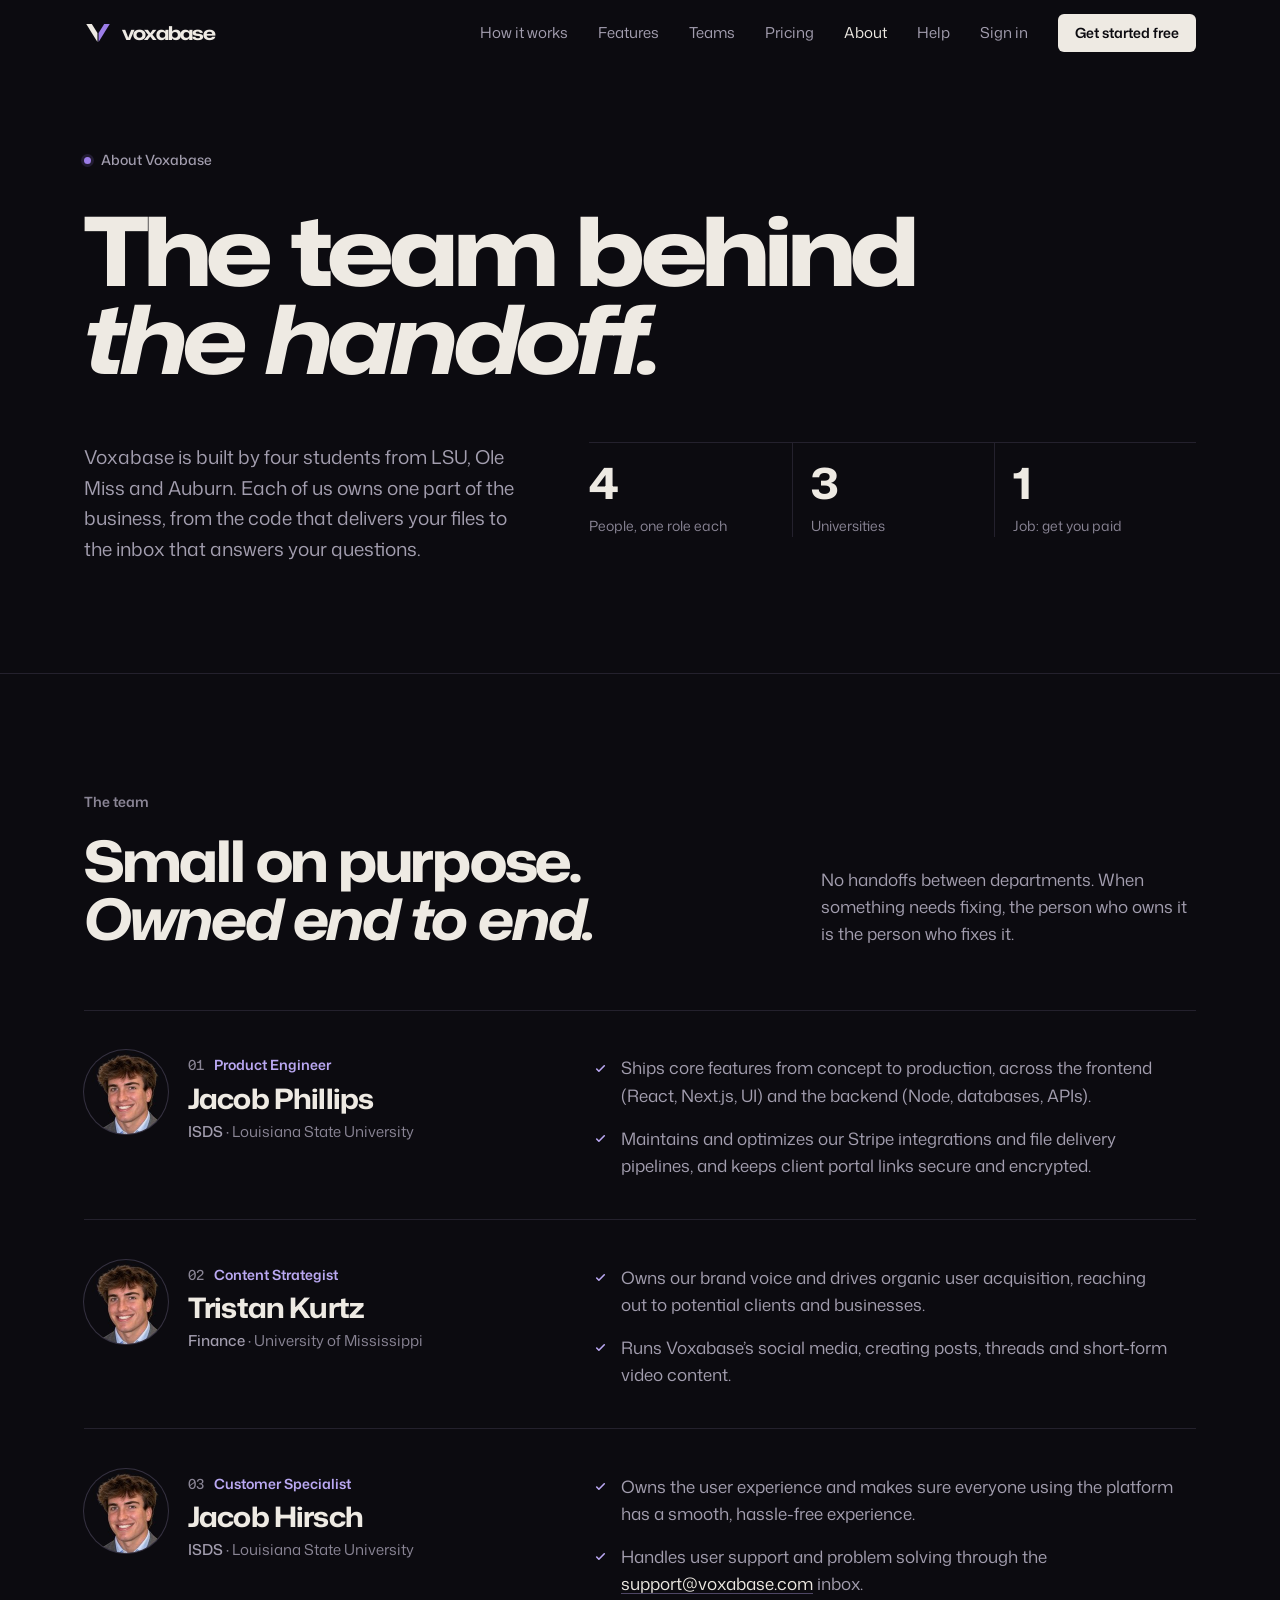
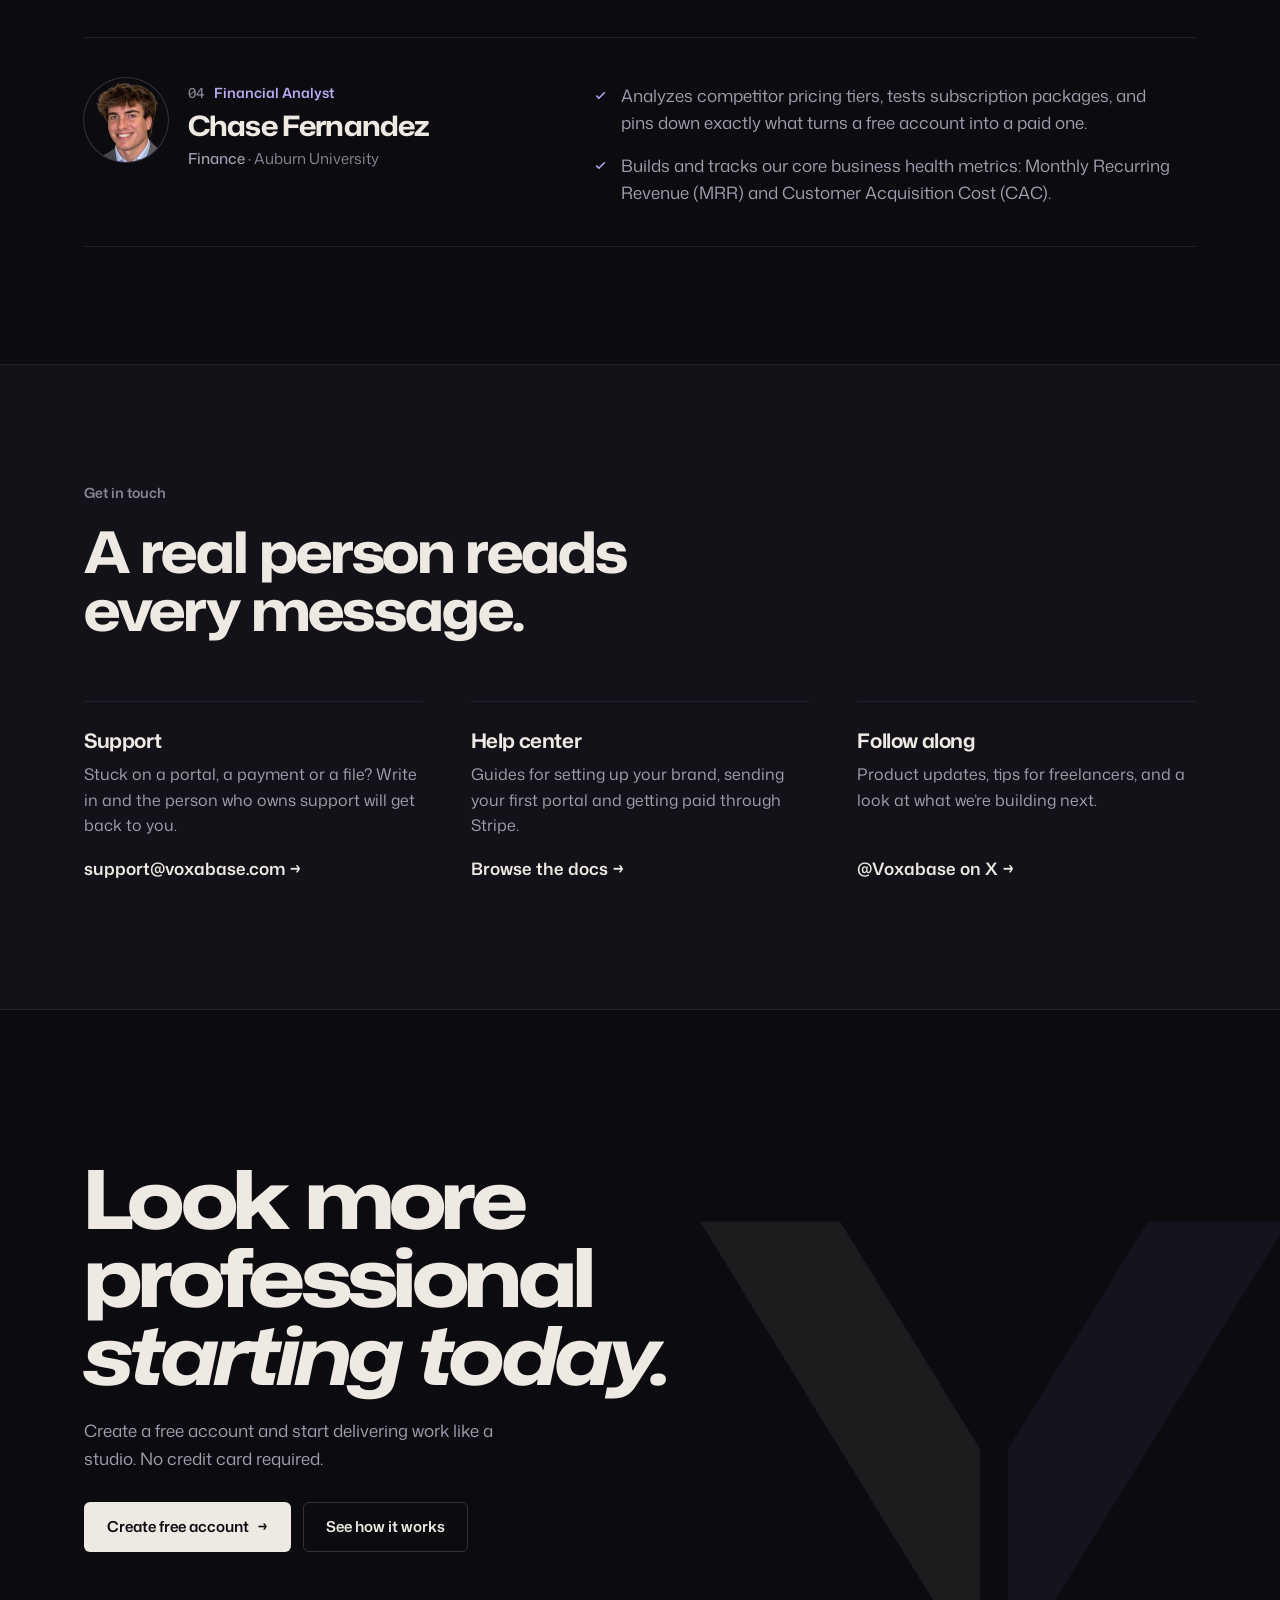
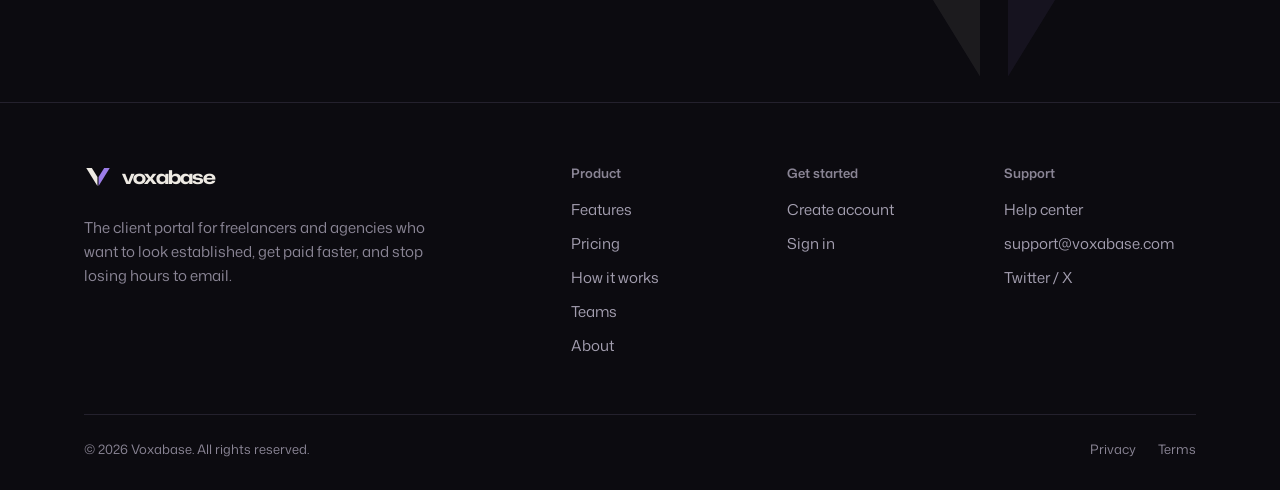
==== about.html @ 59f759b7 "Site: About page with the team New /about page in the home page's design: hero, one row per team mem" ====
<!doctype html>
<html lang="en">
<head>
<meta charset="utf-8">
<meta name="viewport" content="width=device-width, initial-scale=1">
<title>About · Voxabase</title>
<meta name="description" content="Meet the team building Voxabase, the client portal where freelancers and agencies deliver work and get paid.">
<meta name="theme-color" content="#0c0b10">
<link rel="canonical" href="https://voxabase.com/about">
<meta property="og:type" content="website">
<meta property="og:site_name" content="Voxabase">
<meta property="og:url" content="https://voxabase.com/about">
<meta property="og:title" content="About · Voxabase">
<meta property="og:description" content="Meet the team building Voxabase, the client portal where freelancers and agencies deliver work and get paid.">
<meta name="twitter:card" content="summary">
<meta name="twitter:site" content="@Voxabase">
<link rel="icon" href="/favicon.ico" sizes="48x48">
<link rel="icon" type="image/svg+xml" href="/favicon.svg">
<link rel="icon" type="image/png" sizes="96x96" href="/favicon-96x96.png">
<link rel="apple-touch-icon" sizes="180x180" href="/apple-touch-icon.png">
<link rel="manifest" href="/site.webmanifest">
<link rel="preconnect" href="https://fonts.googleapis.com">
<link rel="preconnect" href="https://fonts.gstatic.com" crossorigin>
<link rel="stylesheet" href="https://fonts.googleapis.com/css2?family=Mona+Sans:ital,wdth,wght@0,75..125,200..900;1,75..125,200..900&display=swap">
<style>
/* Same system as the home page: ink and paper, hairline-divided rows instead of cards,
   violet only as an accent. */
:root {
  color-scheme: dark;
  --ink: #0c0b10;
  --ink-2: #131219;
  --ink-glass: rgba(12, 11, 16, 0.84);
  --rule: #24212d;
  --rule-2: #353140;
  --paper: #eeeae3;
  --white: #ffffff;
  --muted: #a39eaf;
  --faint: #8a8595;
  --violet: #865fd9;
  --violet-mark: #9c7de8;
  --violet-ink: #baa8f2;
  --violet-line: rgba(186, 168, 242, 0.38);
  --select: rgba(134, 95, 217, 0.42);

  --font-display: "Mona Sans", "Helvetica Neue", Helvetica, Arial, sans-serif;
  --font-body: "Mona Sans", "Helvetica Neue", Helvetica, Arial, sans-serif;

  --step--1: 0.8125rem;
  --step-0: 1.0625rem;
  --step-3: clamp(2.1rem, 1.25rem + 2.9vw, 3.6rem);
  --step-4: clamp(2.45rem, 0.9rem + 6.3vw, 6.1rem);

  --measure: 1200px;
  --gutter: clamp(1rem, 0.35rem + 3vw, 3rem);
  --radius: 6px;
}

*, *::before, *::after { box-sizing: border-box; }
[hidden] { display: none !important; }
html { -webkit-text-size-adjust: 100%; scroll-behavior: smooth; scroll-padding-top: 84px; }

body {
  margin: 0;
  background: var(--ink);
  color: var(--paper);
  font-family: var(--font-body);
  font-size: var(--step-0);
  line-height: 1.6;
  -webkit-font-smoothing: antialiased;
  -moz-osx-font-smoothing: grayscale;
  text-rendering: optimizeLegibility;
  overflow-x: clip;
}

h1, h2, h3, p, ul, ol, dl, dd, figure, blockquote { margin: 0; }
ul, ol { padding: 0; list-style: none; }
a { color: inherit; text-decoration: none; }
button { font: inherit; }
::selection { background: var(--select); color: var(--paper); }
:focus-visible { outline: 2px solid var(--violet-ink); outline-offset: 3px; border-radius: 3px; }

.wrap { max-width: var(--measure); margin-inline: auto; padding-inline: var(--gutter); }

.skip {
  position: absolute; left: var(--gutter); top: -60px; z-index: 100;
  background: var(--paper); color: var(--ink); padding: 10px 14px; border-radius: var(--radius); font-weight: 600;
}
.skip:focus { top: 12px; }

/* ── Brand ─────────────────────────────────────────── */
.brand { display: inline-flex; align-items: center; gap: 10px; }
.mark { width: 28px; height: 28px; flex: none; display: block; }
.mark .ma { fill: var(--paper); }
.mark .mb { fill: var(--violet-mark); }
.wordmark {
  font-family: var(--font-display);
  font-stretch: 125%;
  font-weight: 700;
  font-size: 1.1875rem;
  letter-spacing: -0.04em;
  line-height: 1;
  padding-bottom: 1px;
}

/* ── Nav ───────────────────────────────────────────── */
.nav {
  position: sticky;
  top: env(safe-area-inset-top, 0px);
  z-index: 50;
  border-bottom: 1px solid transparent;
  transition: background-color 0.25s, border-color 0.25s;
}
.nav.is-scrolled {
  background: var(--ink-glass);
  -webkit-backdrop-filter: blur(16px) saturate(140%);
  backdrop-filter: blur(16px) saturate(140%);
  border-bottom-color: var(--rule);
}
.nav-inner {
  max-width: var(--measure);
  margin-inline: auto;
  padding: 14px var(--gutter);
  display: flex;
  align-items: center;
  justify-content: space-between;
  gap: 24px;
}
.nav-links { display: flex; align-items: center; gap: 30px; font-size: 0.9375rem; }
.nav-links a:not(.btn) { color: var(--muted); transition: color 0.2s; }
.nav-links a:not(.btn):hover, .nav-links a[aria-current="page"] { color: var(--paper); }
.menu-btn {
  display: none;
  font-family: var(--font-body);
  font-size: var(--step--1);
  color: var(--paper);
  background: transparent;
  border: 1px solid var(--rule-2);
  border-radius: var(--radius);
  padding: 8px 12px;
  cursor: pointer;
}
.mobile-menu {
  border-top: 1px solid var(--rule);
  background: var(--ink);
  padding: 6px var(--gutter) 22px;
  display: grid;
}
.mobile-menu a:not(.btn) { padding-block: 14px; font-size: 1.125rem; border-bottom: 1px solid var(--rule); }
.mobile-menu .btn { margin-top: 18px; }
@media (max-width: 880px) {
  .nav-links { display: none; }
  .menu-btn { display: inline-flex; }
}
@media (min-width: 881px) { .mobile-menu { display: none !important; } }

/* ── Buttons ───────────────────────────────────────── */
.btn {
  display: inline-flex;
  align-items: center;
  justify-content: center;
  gap: 0.5em;
  min-height: 50px;
  padding-inline: 22px;
  border-radius: var(--radius);
  border: 1px solid transparent;
  font-family: var(--font-body);
  font-weight: 600;
  font-size: 0.9375rem;
  line-height: 1;
  white-space: nowrap;
  cursor: pointer;
  transition: background-color 0.2s, color 0.2s, border-color 0.2s;
}
.btn-primary { background: var(--paper); color: var(--ink); }
.btn-primary:hover { background: var(--white); }
.btn-ghost { background: transparent; color: var(--paper); border-color: var(--rule-2); }
.btn-ghost:hover { background: var(--ink-2); border-color: var(--faint); }
.btn-sm { min-height: 38px; padding-inline: 16px; font-size: 0.875rem; }
.btn .arrow { display: inline-block; transition: transform 0.2s; }
.btn:hover .arrow { transform: translateX(3px); }
.actions { display: flex; flex-wrap: wrap; gap: 12px; margin-top: 30px; }

/* ── Hero ──────────────────────────────────────────── */
.hero { padding-block: clamp(2.25rem, 0.8rem + 5vw, 5.5rem) clamp(4rem, 2rem + 6vw, 7rem); }
.eyebrow {
  display: inline-flex;
  align-items: center;
  gap: 10px;
  font-size: 0.875rem;
  font-weight: 500;
  color: var(--muted);
  margin-bottom: clamp(1.25rem, 0.8rem + 1.6vw, 2.25rem);
}
.eyebrow .dot { width: 7px; height: 7px; border-radius: 50%; background: var(--violet-mark); box-shadow: 0 0 0 3px rgba(156, 125, 232, 0.16); }
.hero-title {
  font-family: var(--font-display);
  font-weight: 760;
  font-stretch: 125%;
  font-size: var(--step-4);
  line-height: 0.93;
  letter-spacing: -0.045em;
  word-spacing: 0.07em;
}
.hero-title .line { display: block; }
.hero-title .line-em { font-style: italic; font-weight: 720; }
@media (max-width: 1100px) { .hero-title { font-stretch: 112%; } }
@media (max-width: 640px) { .hero-title { font-stretch: 92%; letter-spacing: -0.035em; line-height: 0.97; } }

.hero-grid {
  display: grid;
  grid-template-columns: minmax(0, 5fr) minmax(0, 7fr);
  gap: clamp(2rem, 0.5rem + 5vw, 5.5rem);
  margin-top: clamp(2.25rem, 1rem + 3.5vw, 4rem);
  align-items: start;
}
.hero-sub { font-size: clamp(1.0625rem, 1rem + 0.3vw, 1.1875rem); color: var(--muted); max-width: 44ch; text-wrap: pretty; }
.facts { display: grid; grid-template-columns: repeat(3, minmax(0, 1fr)); border-top: 1px solid var(--rule); }
.facts li { padding: 18px 18px 0 0; min-width: 0; }
.facts li + li { padding-left: 18px; border-left: 1px solid var(--rule); }
.facts b {
  display: block;
  font-family: var(--font-display);
  font-stretch: 112%;
  font-weight: 720;
  font-size: clamp(2rem, 1.5rem + 1.5vw, 2.75rem);
  letter-spacing: -0.045em;
  line-height: 1;
}
.facts span { display: block; margin-top: 10px; font-size: 0.875rem; color: var(--faint); }
@media (max-width: 900px) { .hero-grid { grid-template-columns: minmax(0, 1fr); } }
@media (max-width: 420px) {
  .facts li { padding-right: 10px; }
  .facts li + li { padding-left: 10px; }
}

/* ── Sections ──────────────────────────────────────── */
.section { padding-block: clamp(4.5rem, 2.5rem + 6vw, 8.5rem); border-top: 1px solid var(--rule); }
.section.band { background: var(--ink-2); }
.sec-head {
  display: grid;
  grid-template-columns: minmax(0, 7fr) minmax(0, 4fr);
  column-gap: clamp(2rem, 1rem + 5vw, 7rem);
  row-gap: 18px;
  align-items: end;
  margin-bottom: clamp(2.5rem, 1.5rem + 3vw, 4.5rem);
}
.sec-head .kicker { grid-column: 1 / -1; }
.sec-head .lede { grid-column: 2; }
@media (max-width: 860px) {
  .sec-head { grid-template-columns: minmax(0, 1fr); }
  .sec-head .lede { grid-column: 1; }
}
.kicker { font-size: 0.875rem; font-weight: 600; color: var(--faint); }
.h2 {
  font-family: var(--font-display);
  font-weight: 730;
  font-stretch: 115%;
  font-size: var(--step-3);
  line-height: 1.02;
  letter-spacing: -0.04em;
  word-spacing: 0.04em;
  text-wrap: balance;
}
.h2 em { font-style: italic; font-weight: 700; }
@media (max-width: 640px) { .h2 { font-stretch: 100%; letter-spacing: -0.03em; } }
.lede { color: var(--muted); max-width: 44ch; text-wrap: pretty; }

/* ── Team: an index, one row per person ────────────── */
.team { border-bottom: 1px solid var(--rule); }
.member {
  display: grid;
  grid-template-columns: minmax(0, 5fr) minmax(0, 7fr);
  column-gap: clamp(2rem, 1rem + 5vw, 7rem);
  row-gap: 22px;
  padding-block: clamp(1.75rem, 1.2rem + 1.6vw, 2.75rem);
  border-top: 1px solid var(--rule);
}
.who { display: flex; align-items: flex-start; gap: 20px; min-width: 0; }
.photo {
  width: 84px; height: 84px; flex: none;
  border-radius: 50%;
  object-fit: cover;
  background: var(--ink-2);
  box-shadow: 0 0 0 1px var(--rule-2);
}
.who-text { display: grid; gap: 6px; min-width: 0; padding-top: 4px; }
.role {
  display: flex;
  align-items: baseline;
  gap: 10px;
  font-size: 0.875rem;
  font-weight: 600;
  color: var(--violet-ink);
}
.role .n { font-variant-numeric: tabular-nums; color: var(--faint); font-weight: 500; }
.name {
  font-family: var(--font-display);
  font-stretch: 112%;
  font-weight: 700;
  font-size: clamp(1.4rem, 1.15rem + 0.8vw, 1.75rem);
  letter-spacing: -0.03em;
  line-height: 1.1;
}
.school { font-size: 0.9375rem; color: var(--faint); }
.school b { color: var(--muted); font-weight: 500; }
.duties { display: grid; gap: 16px; align-content: start; padding-top: 4px; }
.duties li { position: relative; padding-left: 27px; color: var(--muted); max-width: 58ch; text-wrap: pretty; }
.duties li::before {
  content: "";
  position: absolute; left: 0; top: 0.42em;
  width: 13px; height: 13px;
  background: var(--violet-ink);
  -webkit-mask: url("data:image/svg+xml,%3Csvg xmlns='http://www.w3.org/2000/svg' viewBox='0 0 24 24' fill='none' stroke='black' stroke-width='3' stroke-linecap='round' stroke-linejoin='round'%3E%3Cpath d='M5 13l4 4L19 7'/%3E%3C/svg%3E") center / contain no-repeat;
  mask: url("data:image/svg+xml,%3Csvg xmlns='http://www.w3.org/2000/svg' viewBox='0 0 24 24' fill='none' stroke='black' stroke-width='3' stroke-linecap='round' stroke-linejoin='round'%3E%3Cpath d='M5 13l4 4L19 7'/%3E%3C/svg%3E") center / contain no-repeat;
}
.duties a { color: var(--paper); text-decoration: underline; text-decoration-color: var(--violet-line); text-underline-offset: 3px; transition: text-decoration-color 0.2s; }
.duties a:hover { text-decoration-color: var(--violet-ink); }
@media (max-width: 760px) {
  .member { grid-template-columns: minmax(0, 1fr); }
  .photo { width: 68px; height: 68px; }
  .who { gap: 16px; }
}

/* ── Contact ───────────────────────────────────────── */
.reach { display: grid; grid-template-columns: repeat(3, minmax(0, 1fr)); column-gap: clamp(1.5rem, 1rem + 2.5vw, 3.5rem); }
.reach li { display: flex; flex-direction: column; gap: 10px; padding-block: 26px 10px; border-top: 1px solid var(--rule); min-width: 0; }
.reach h3 {
  font-family: var(--font-display);
  font-stretch: 105%;
  font-weight: 650;
  font-size: 1.25rem;
  letter-spacing: -0.02em;
  line-height: 1.2;
}
.reach p { color: var(--muted); font-size: 1rem; }
.reach a { margin-top: auto; padding-top: 6px; font-weight: 600; color: var(--paper); overflow-wrap: anywhere; }
.reach a .arrow { display: inline-block; transition: transform 0.2s; }
.reach a:hover .arrow { transform: translateX(3px); }
@media (max-width: 860px) { .reach { grid-template-columns: minmax(0, 1fr); } }

/* ── Closing ───────────────────────────────────────── */
.closing { position: relative; overflow: hidden; padding-block: clamp(5rem, 3rem + 8vw, 10rem); border-top: 1px solid var(--rule); }
.closing .wrap { position: relative; z-index: 1; }
.closing-title {
  font-family: var(--font-display);
  font-weight: 760;
  font-stretch: 125%;
  font-size: clamp(2.3rem, 0.9rem + 5.2vw, 5.1rem);
  line-height: 0.96;
  letter-spacing: -0.045em;
  word-spacing: 0.06em;
  max-width: 13ch;
}
.closing-title em { font-style: italic; font-weight: 720; }
@media (max-width: 640px) { .closing-title { font-stretch: 95%; letter-spacing: -0.035em; } }
.closing .lede { margin-top: 24px; }
.supermark { position: absolute; right: -5%; bottom: -14%; width: min(58vw, 700px); max-width: 100%; opacity: 0.07; pointer-events: none; }
.supermark .ma { fill: var(--paper); }
.supermark .mb { fill: var(--violet-mark); }
@media (max-width: 640px) { .supermark { width: 62vw; right: -14%; bottom: -6%; opacity: 0.05; } }

/* ── Footer ────────────────────────────────────────── */
.foot { border-top: 1px solid var(--rule); padding-block: 60px 30px; font-size: 0.9375rem; }
.foot-top { display: grid; grid-template-columns: minmax(0, 5fr) minmax(0, 7fr); gap: 40px; }
.foot-brand p { margin-top: 18px; color: var(--faint); max-width: 38ch; }
.foot-cols { display: grid; grid-template-columns: repeat(3, minmax(0, 1fr)); gap: 24px; }
.foot-h { font-size: 0.8125rem; font-weight: 600; color: var(--faint); margin-bottom: 14px; }
.foot-cols ul { display: grid; gap: 10px; }
.foot-cols a { color: var(--muted); overflow-wrap: anywhere; transition: color 0.2s; }
.foot-cols a:hover { color: var(--paper); }
.foot-bottom {
  display: flex; flex-wrap: wrap; align-items: center; justify-content: space-between; gap: 14px 24px;
  margin-top: 56px; padding-top: 24px;
  border-top: 1px solid var(--rule);
  font-size: 0.8125rem; color: var(--faint);
}
.foot-legal { display: flex; flex-wrap: wrap; gap: 8px 22px; }
.foot-legal a { color: var(--faint); display: inline-flex; align-items: center; gap: 6px; }
.foot-legal a:hover { color: var(--paper); }
.foot-legal svg { width: 12px; height: 12px; }
@media (max-width: 760px) {
  .foot-top { grid-template-columns: minmax(0, 1fr); }
  .foot-cols { grid-template-columns: repeat(2, minmax(0, 1fr)); }
}

/* ── Motion ────────────────────────────────────────── */
@keyframes rise { from { opacity: 0; transform: translateY(16px); } to { opacity: 1; transform: none; } }
@media (prefers-reduced-motion: no-preference) {
  .hero-title .line { animation: rise 0.8s cubic-bezier(0.2, 0.7, 0.2, 1) both; }
  .hero-title .line:nth-child(2) { animation-delay: 0.07s; }
  .hero-grid { animation: rise 0.8s 0.18s cubic-bezier(0.2, 0.7, 0.2, 1) both; }
}
@media (prefers-reduced-motion: reduce) { html { scroll-behavior: auto; } }
</style>
</head>
<body>
<a class="skip" href="#main">Skip to content</a>

<header class="nav" id="nav">
  <div class="nav-inner">
    <a class="brand" href="/" aria-label="Voxabase home">
      <svg class="mark" viewBox="0 0 40 40" aria-hidden="true" focusable="false"><path class="ma" d="M3.2 7H11.2L19.2 20V33Z"/><path class="mb" d="M36.8 7H28.8L20.8 20V33Z"/></svg>
      <span class="wordmark">voxabase</span>
    </a>
    <nav class="nav-links" aria-label="Primary">
      <a href="/#how">How it works</a>
      <a href="/#features">Features</a>
      <a href="/#teams">Teams</a>
      <a href="/#pricing">Pricing</a>
      <a href="/about" aria-current="page">About</a>
      <a href="https://app.voxabase.com/docs">Help</a>
      <a href="https://app.voxabase.com/login">Sign in</a>
      <a class="btn btn-primary btn-sm" href="https://app.voxabase.com/signup">Get started free</a>
    </nav>
    <button class="menu-btn" id="menuBtn" type="button" aria-expanded="false" aria-controls="mobileMenu">Menu</button>
  </div>
  <div class="mobile-menu" id="mobileMenu" hidden>
    <a href="/#how">How it works</a>
    <a href="/#features">Features</a>
    <a href="/#teams">Teams</a>
    <a href="/#pricing">Pricing</a>
    <a href="/about" aria-current="page">About</a>
    <a href="https://app.voxabase.com/docs">Help</a>
    <a href="https://app.voxabase.com/login">Sign in</a>
    <a class="btn btn-primary" href="https://app.voxabase.com/signup">Get started free <span class="arrow" aria-hidden="true">→</span></a>
  </div>
</header>

<main id="main">
  <section class="hero">
    <div class="wrap">
      <p class="eyebrow"><span class="dot" aria-hidden="true"></span>About Voxabase</p>
      <h1 class="hero-title">
        <span class="line">The team behind</span>
        <span class="line line-em">the handoff.</span>
      </h1>
      <div class="hero-grid">
        <p class="hero-sub">Voxabase is built by four students from LSU, Ole Miss and Auburn. Each of us owns one part of the business, from the code that delivers your files to the inbox that answers your questions.</p>
        <ul class="facts">
          <li><b>4</b><span>People, one role each</span></li>
          <li><b>3</b><span>Universities</span></li>
          <li><b>1</b><span>Job: get you paid</span></li>
        </ul>
      </div>
    </div>
  </section>

  <section class="section" id="team" aria-labelledby="team-title">
    <div class="wrap">
      <div class="sec-head">
        <p class="kicker">The team</p>
        <h2 class="h2" id="team-title">Small on purpose. <em>Owned end to end.</em></h2>
        <p class="lede">No handoffs between departments. When something needs fixing, the person who owns it is the person who fixes it.</p>
      </div>

      <ol class="team">
        <li class="member">
          <div class="who">
            <img class="photo" src="/team/jacob-phillips.jpg" alt="Jacob Phillips" width="84" height="84" loading="lazy">
            <div class="who-text">
              <p class="role"><span class="n">01</span>Product Engineer</p>
              <h3 class="name">Jacob Phillips</h3>
              <p class="school"><b>ISDS</b> · Louisiana State University</p>
            </div>
          </div>
          <ul class="duties">
            <li>Ships core features from concept to production, across the frontend (React, Next.js, UI) and the backend (Node, databases, APIs).</li>
            <li>Maintains and optimizes our Stripe integrations and file delivery pipelines, and keeps client portal links secure and encrypted.</li>
          </ul>
        </li>

        <li class="member">
          <div class="who">
            <img class="photo" src="/team/tristan-kurtz.jpg" alt="Tristan Kurtz" width="84" height="84" loading="lazy">
            <div class="who-text">
              <p class="role"><span class="n">02</span>Content Strategist</p>
              <h3 class="name">Tristan Kurtz</h3>
              <p class="school"><b>Finance</b> · University of Mississippi</p>
            </div>
          </div>
          <ul class="duties">
            <li>Owns our brand voice and drives organic user acquisition, reaching out to potential clients and businesses.</li>
            <li>Runs Voxabase’s social media, creating posts, threads and short-form video content.</li>
          </ul>
        </li>

        <li class="member">
          <div class="who">
            <img class="photo" src="/team/jacob-hirsch.jpg" alt="Jacob Hirsch" width="84" height="84" loading="lazy">
            <div class="who-text">
              <p class="role"><span class="n">03</span>Customer Specialist</p>
              <h3 class="name">Jacob Hirsch</h3>
              <p class="school"><b>ISDS</b> · Louisiana State University</p>
            </div>
          </div>
          <ul class="duties">
            <li>Owns the user experience and makes sure everyone using the platform has a smooth, hassle-free experience.</li>
            <li>Handles user support and problem solving through the <a href="mailto:support@voxabase.com">support@voxabase.com</a> inbox.</li>
          </ul>
        </li>

        <li class="member">
          <div class="who">
            <img class="photo" src="/team/chase-fernandez.jpg" alt="Chase Fernandez" width="84" height="84" loading="lazy">
            <div class="who-text">
              <p class="role"><span class="n">04</span>Financial Analyst</p>
              <h3 class="name">Chase Fernandez</h3>
              <p class="school"><b>Finance</b> · Auburn University</p>
            </div>
          </div>
          <ul class="duties">
            <li>Analyzes competitor pricing tiers, tests subscription packages, and pins down exactly what turns a free account into a paid one.</li>
            <li>Builds and tracks our core business health metrics: Monthly Recurring Revenue (MRR) and Customer Acquisition Cost (CAC).</li>
          </ul>
        </li>
      </ol>
    </div>
  </section>

  <section class="section band" id="contact" aria-labelledby="contact-title">
    <div class="wrap">
      <div class="sec-head">
        <p class="kicker">Get in touch</p>
        <h2 class="h2" id="contact-title">A real person reads every message.</h2>
      </div>
      <ul class="reach">
        <li>
          <h3>Support</h3>
          <p>Stuck on a portal, a payment or a file? Write in and the person who owns support will get back to you.</p>
          <a href="mailto:support@voxabase.com">support@voxabase.com <span class="arrow" aria-hidden="true">→</span></a>
        </li>
        <li>
          <h3>Help center</h3>
          <p>Guides for setting up your brand, sending your first portal and getting paid through Stripe.</p>
          <a href="https://app.voxabase.com/docs">Browse the docs <span class="arrow" aria-hidden="true">→</span></a>
        </li>
        <li>
          <h3>Follow along</h3>
          <p>Product updates, tips for freelancers, and a look at what we’re building next.</p>
          <a href="https://x.com/Voxabase" target="_blank" rel="noopener">@Voxabase on X <span class="arrow" aria-hidden="true">→</span></a>
        </li>
      </ul>
    </div>
  </section>

  <section class="closing" aria-labelledby="closing-title">
    <div class="wrap">
      <h2 class="closing-title" id="closing-title">Look more professional <em>starting today.</em></h2>
      <p class="lede">Create a free account and start delivering work like a studio. No credit card required.</p>
      <div class="actions">
        <a class="btn btn-primary" href="https://app.voxabase.com/signup">Create free account <span class="arrow" aria-hidden="true">→</span></a>
        <a class="btn btn-ghost" href="/">See how it works</a>
      </div>
    </div>
    <svg class="supermark" viewBox="0 0 40 40" aria-hidden="true" focusable="false"><path class="ma" d="M3.2 7H11.2L19.2 20V33Z"/><path class="mb" d="M36.8 7H28.8L20.8 20V33Z"/></svg>
  </section>
</main>

<footer class="foot">
  <div class="wrap">
    <div class="foot-top">
      <div class="foot-brand">
        <a class="brand" href="/" aria-label="Voxabase home">
          <svg class="mark" viewBox="0 0 40 40" aria-hidden="true" focusable="false"><path class="ma" d="M3.2 7H11.2L19.2 20V33Z"/><path class="mb" d="M36.8 7H28.8L20.8 20V33Z"/></svg>
          <span class="wordmark">voxabase</span>
        </a>
        <p>The client portal for freelancers and agencies who want to look established, get paid faster, and stop losing hours to email.</p>
      </div>
      <nav class="foot-cols" aria-label="Footer">
        <div>
          <p class="foot-h">Product</p>
          <ul><li><a href="/#features">Features</a></li><li><a href="/#pricing">Pricing</a></li><li><a href="/#how">How it works</a></li><li><a href="/#teams">Teams</a></li><li><a href="/about">About</a></li></ul>
        </div>
        <div>
          <p class="foot-h">Get started</p>
          <ul><li><a href="https://app.voxabase.com/signup">Create account</a></li><li><a href="https://app.voxabase.com/login">Sign in</a></li></ul>
        </div>
        <div>
          <p class="foot-h">Support</p>
          <ul><li><a href="https://app.voxabase.com/docs">Help center</a></li><li><a href="mailto:support@voxabase.com">support@voxabase.com</a></li><li><a href="https://x.com/Voxabase" target="_blank" rel="noopener">Twitter / X</a></li></ul>
        </div>
      </nav>
    </div>
    <div class="foot-bottom">
      <p>© 2026 Voxabase. All rights reserved.</p>
      <div class="foot-legal">
        <a href="https://app.voxabase.com/privacy">Privacy</a>
        <a href="https://app.voxabase.com/terms">Terms</a>
      </div>
    </div>
  </div>
</footer>

<script>
(function () {
  /* Nav: hairline and glass once the page scrolls */
  var nav = document.getElementById('nav');
  function onScroll() { nav.classList.toggle('is-scrolled', window.scrollY > 8); }
  window.addEventListener('scroll', onScroll, { passive: true });
  onScroll();

  /* Mobile menu */
  var menuBtn = document.getElementById('menuBtn');
  var menu = document.getElementById('mobileMenu');
  function setMenu(open) {
    menu.hidden = !open;
    menuBtn.setAttribute('aria-expanded', String(open));
    menuBtn.textContent = open ? 'Close' : 'Menu';
  }
  menuBtn.addEventListener('click', function () { setMenu(menu.hidden); });
  menu.addEventListener('click', function (e) { if (e.target.closest('a')) setMenu(false); });
  document.addEventListener('keydown', function (e) { if (e.key === 'Escape' && !menu.hidden) { setMenu(false); menuBtn.focus(); } });
})();
</script>
</body>
</html>
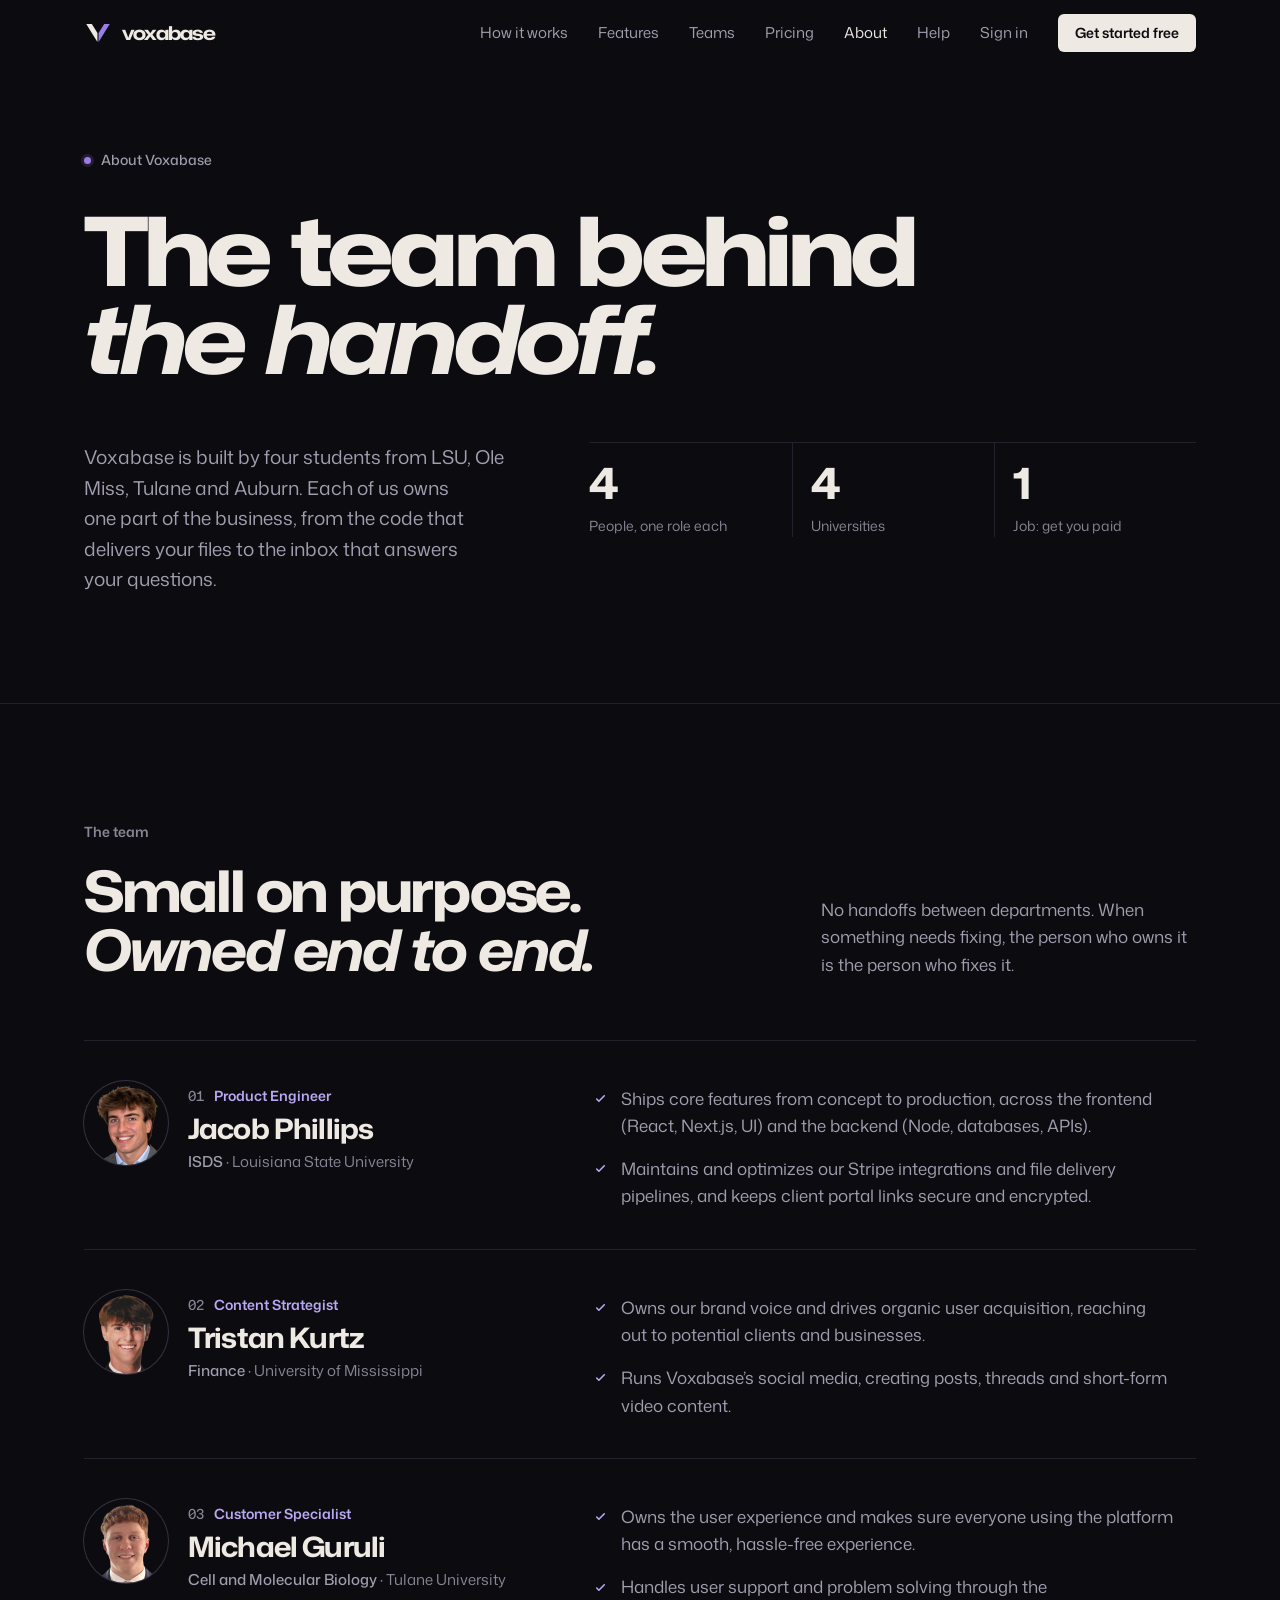
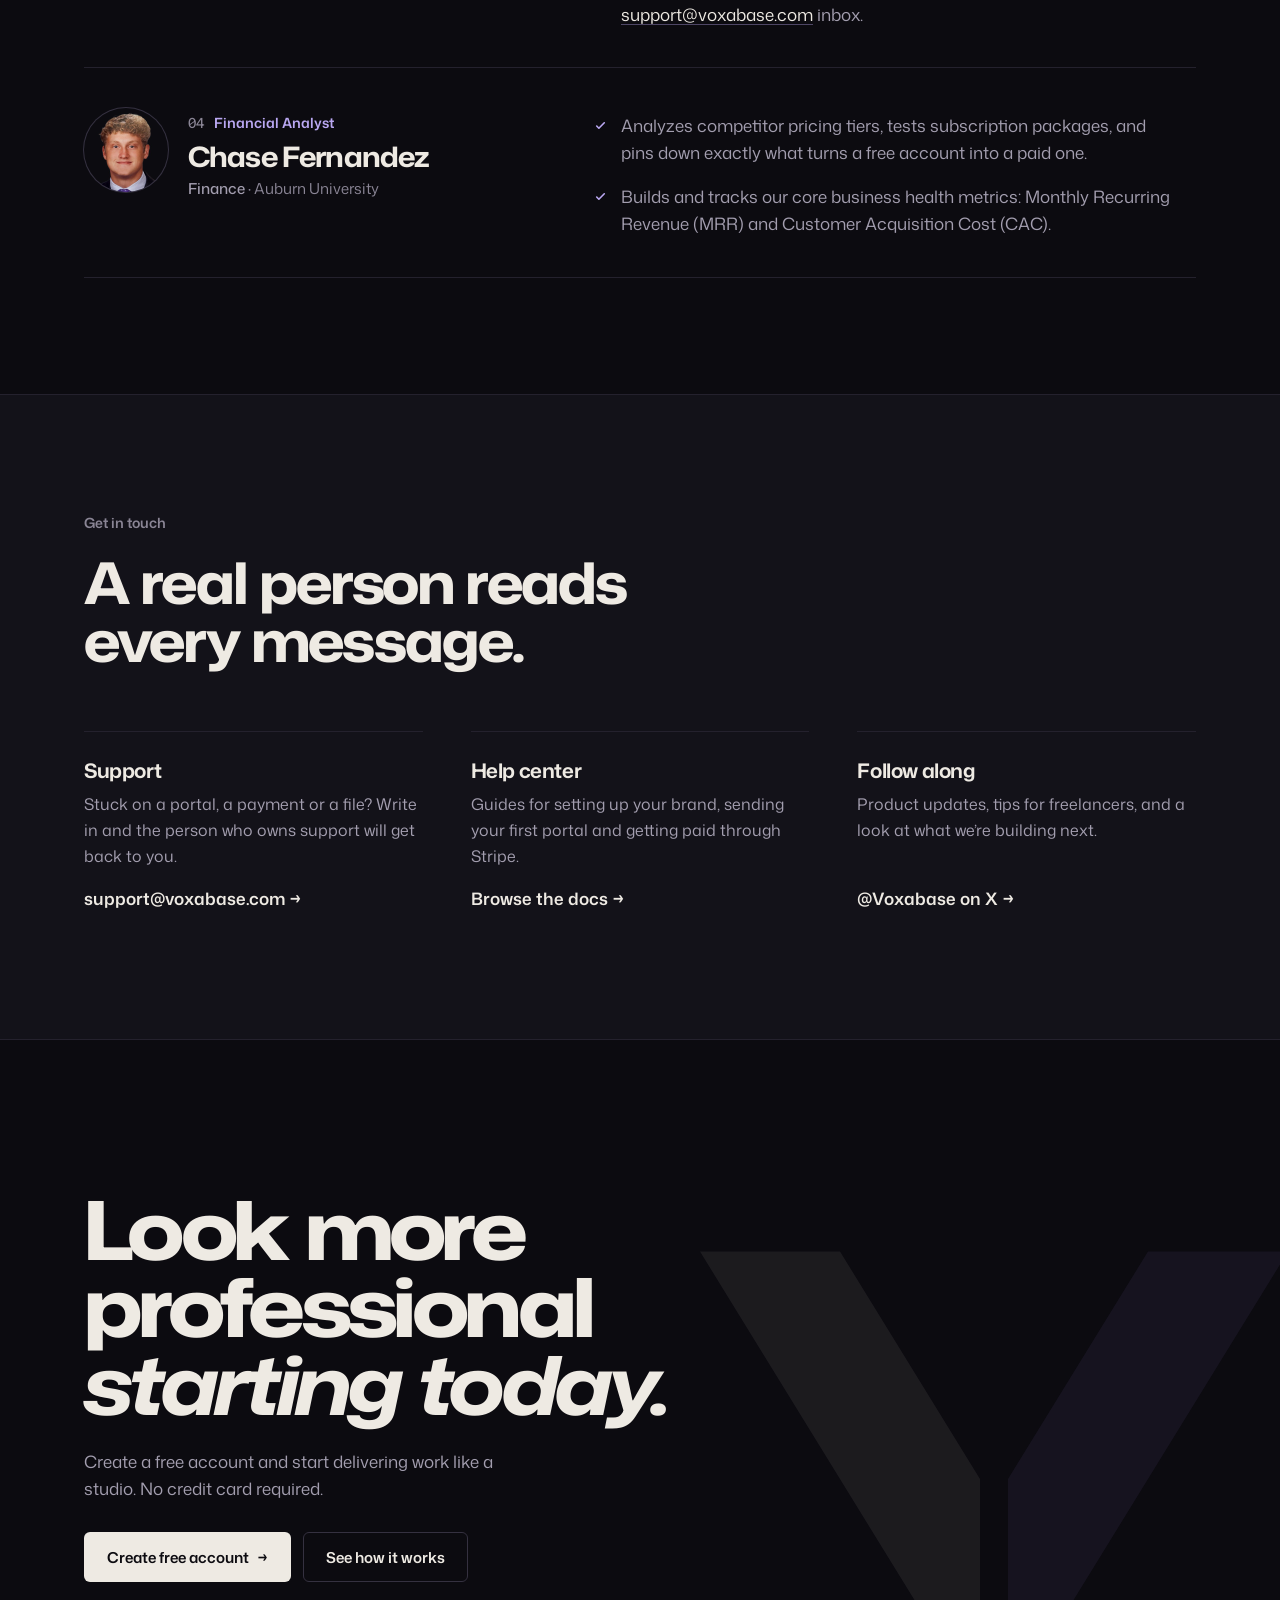
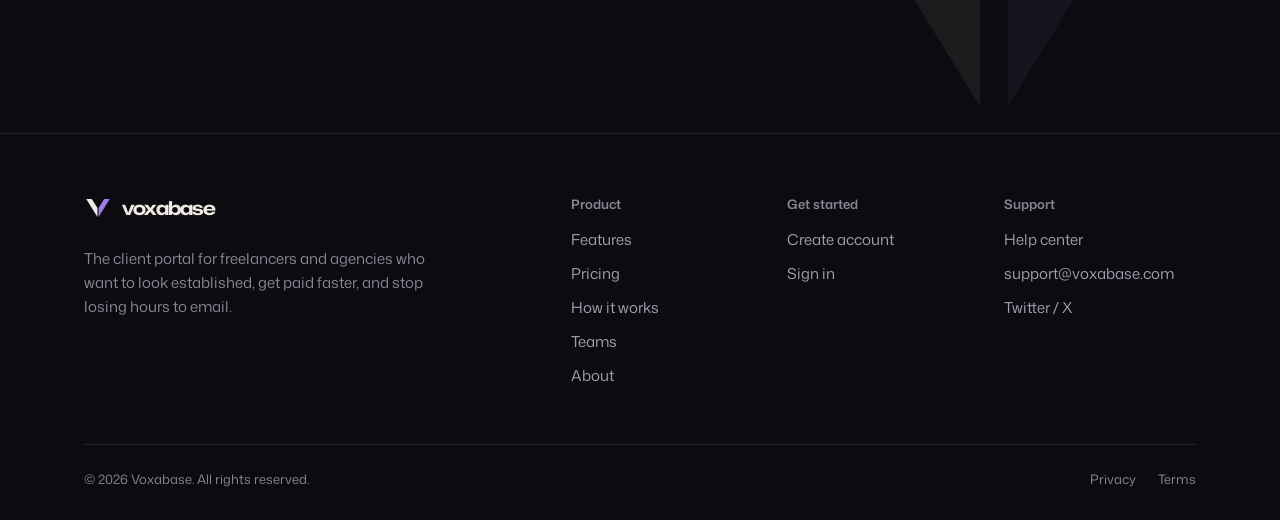
==== commit 1d65f460: "Site: Michael Guruli replaces Jacob Hirsch as Customer Specialist New row: Michael Guruli, Cell and " ====
--- a/about.html
+++ b/about.html
@@ -435,10 +435,10 @@
         <span class="line line-em">the handoff.</span>
       </h1>
       <div class="hero-grid">
-        <p class="hero-sub">Voxabase is built by four students from LSU, Ole Miss and Auburn. Each of us owns one part of the business, from the code that delivers your files to the inbox that answers your questions.</p>
+        <p class="hero-sub">Voxabase is built by four students from LSU, Ole Miss, Tulane and Auburn. Each of us owns one part of the business, from the code that delivers your files to the inbox that answers your questions.</p>
         <ul class="facts">
           <li><b>4</b><span>People, one role each</span></li>
-          <li><b>3</b><span>Universities</span></li>
+          <li><b>4</b><span>Universities</span></li>
           <li><b>1</b><span>Job: get you paid</span></li>
         </ul>
       </div>
@@ -486,11 +486,11 @@
 
         <li class="member">
           <div class="who">
-            <img class="photo" src="/team/jacob-hirsch.jpg" alt="Jacob Hirsch" width="84" height="84" loading="lazy">
+            <img class="photo" src="/team/michael-guruli.jpg" alt="Michael Guruli" width="84" height="84" loading="lazy">
             <div class="who-text">
               <p class="role"><span class="n">03</span>Customer Specialist</p>
-              <h3 class="name">Jacob Hirsch</h3>
-              <p class="school"><b>ISDS</b> · Louisiana State University</p>
+              <h3 class="name">Michael Guruli</h3>
+              <p class="school"><b>Cell and Molecular Biology</b> · Tulane University</p>
             </div>
           </div>
           <ul class="duties">
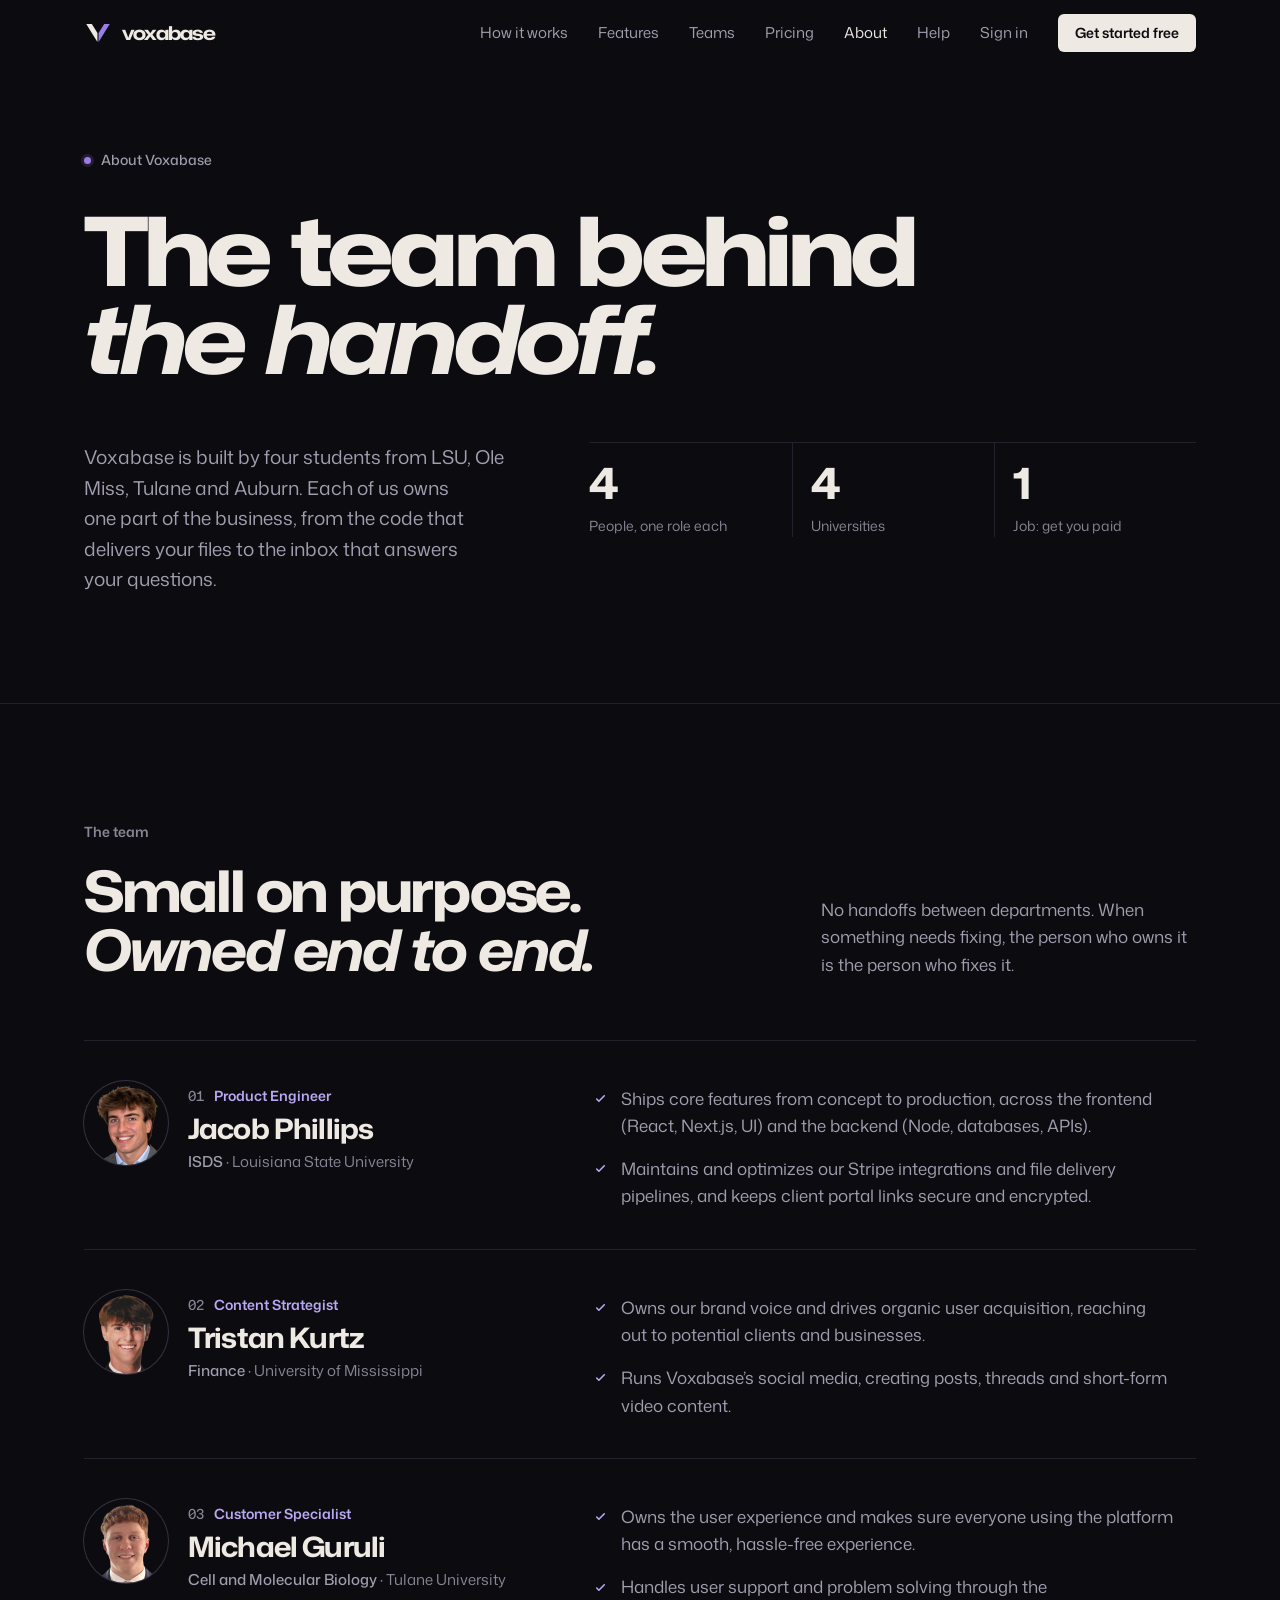
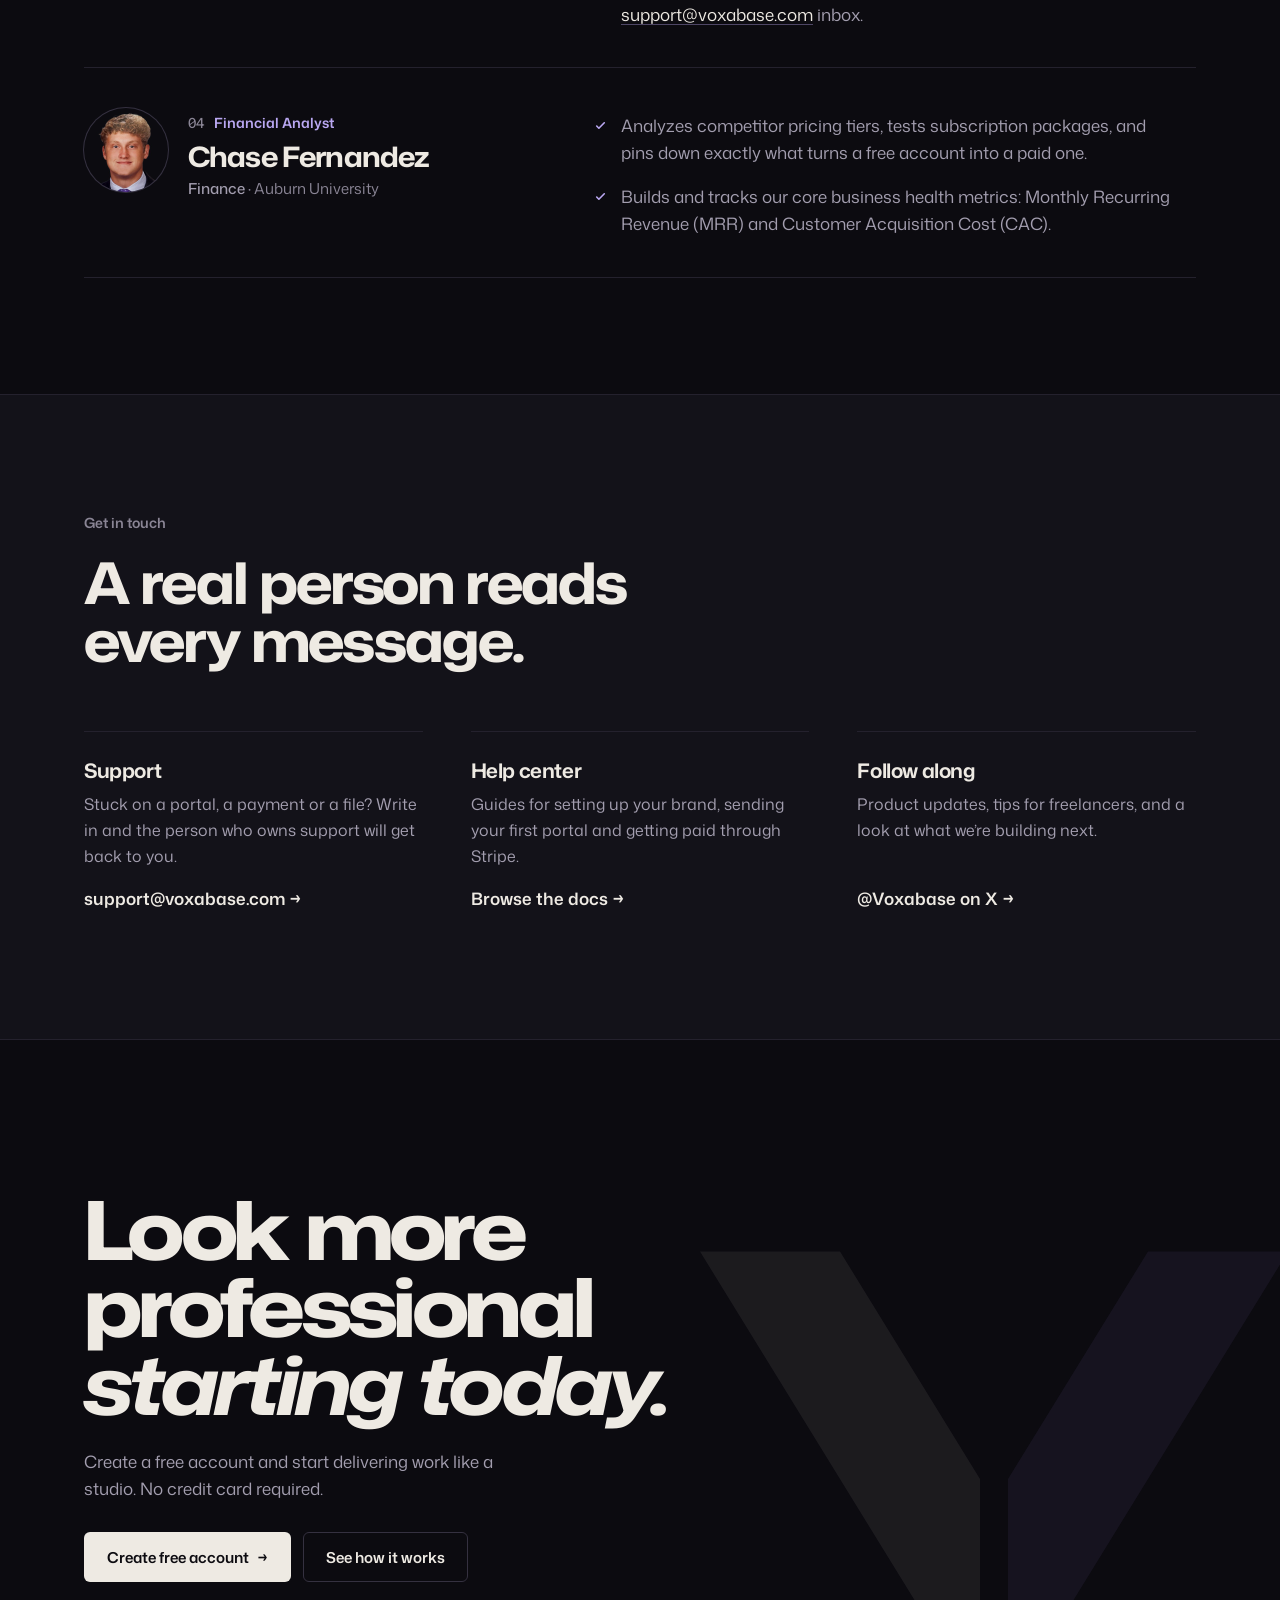
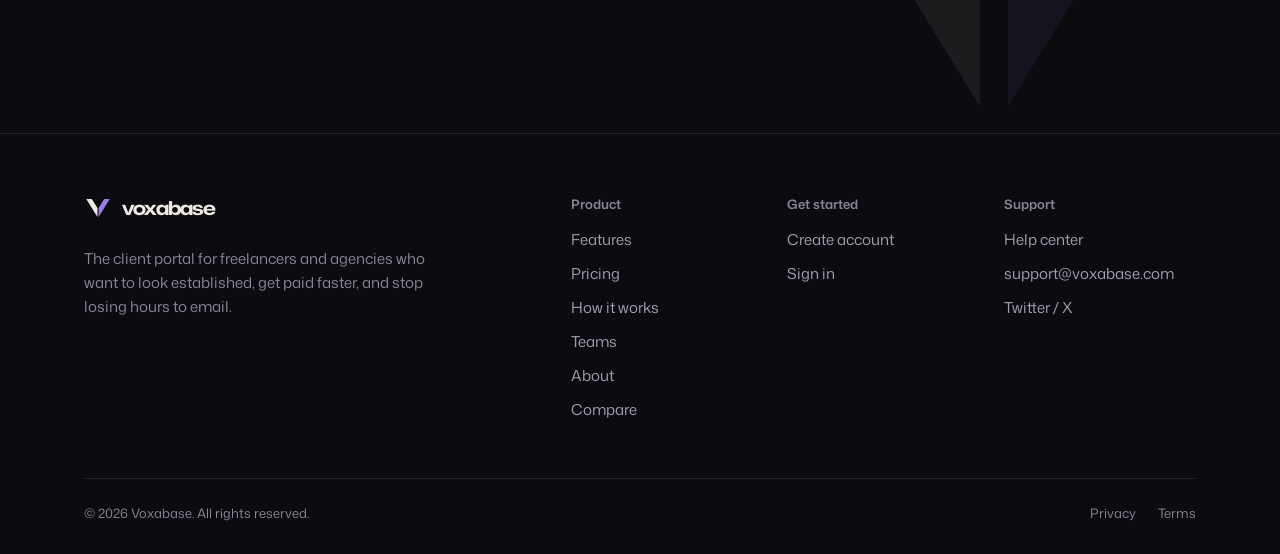
==== commit 821dfca7: "Merge main into the About page branch Brings the About page and the reworked hero walkthrough (from " ====
--- a/about.html
+++ b/about.html
@@ -569,7 +569,7 @@
       <nav class="foot-cols" aria-label="Footer">
         <div>
           <p class="foot-h">Product</p>
-          <ul><li><a href="/#features">Features</a></li><li><a href="/#pricing">Pricing</a></li><li><a href="/#how">How it works</a></li><li><a href="/#teams">Teams</a></li><li><a href="/about">About</a></li></ul>
+          <ul><li><a href="/#features">Features</a></li><li><a href="/#pricing">Pricing</a></li><li><a href="/#how">How it works</a></li><li><a href="/#teams">Teams</a></li><li><a href="/about">About</a></li><li><a href="/compare">Compare</a></li></ul>
         </div>
         <div>
           <p class="foot-h">Get started</p>
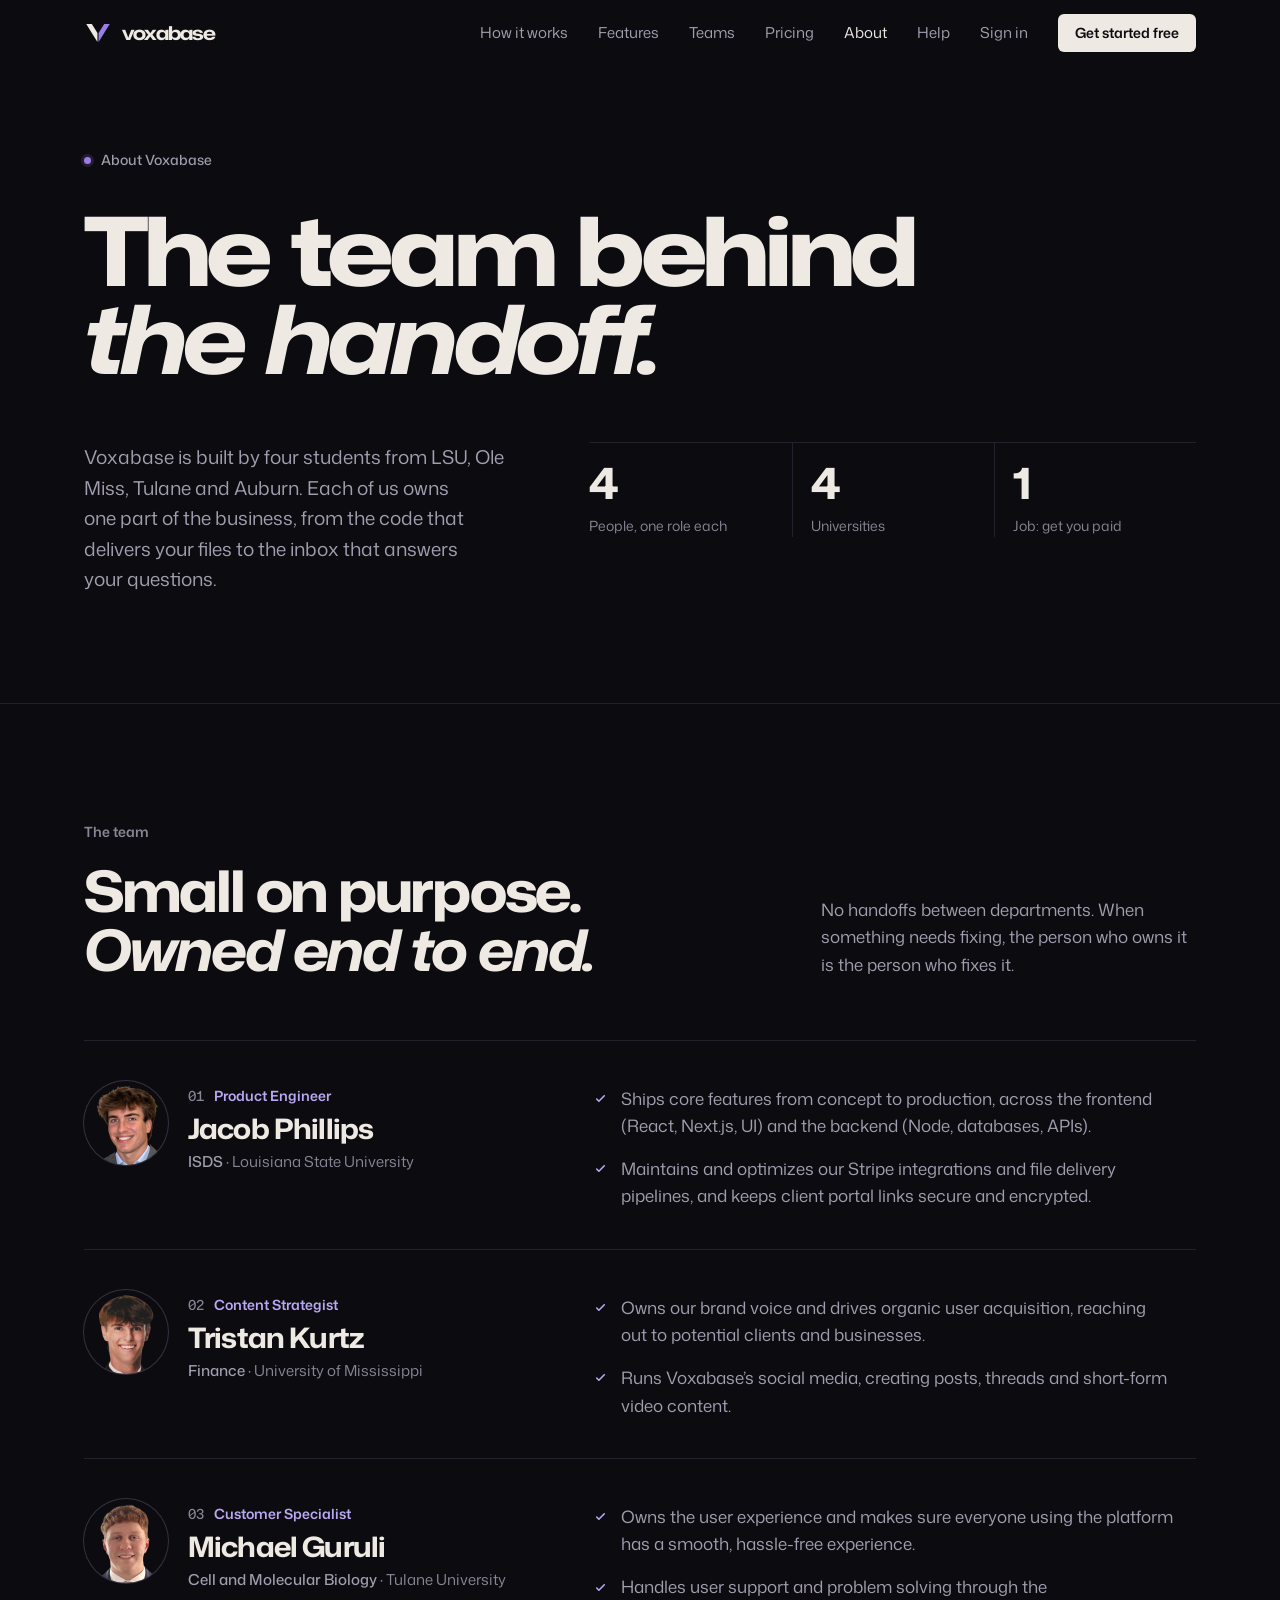
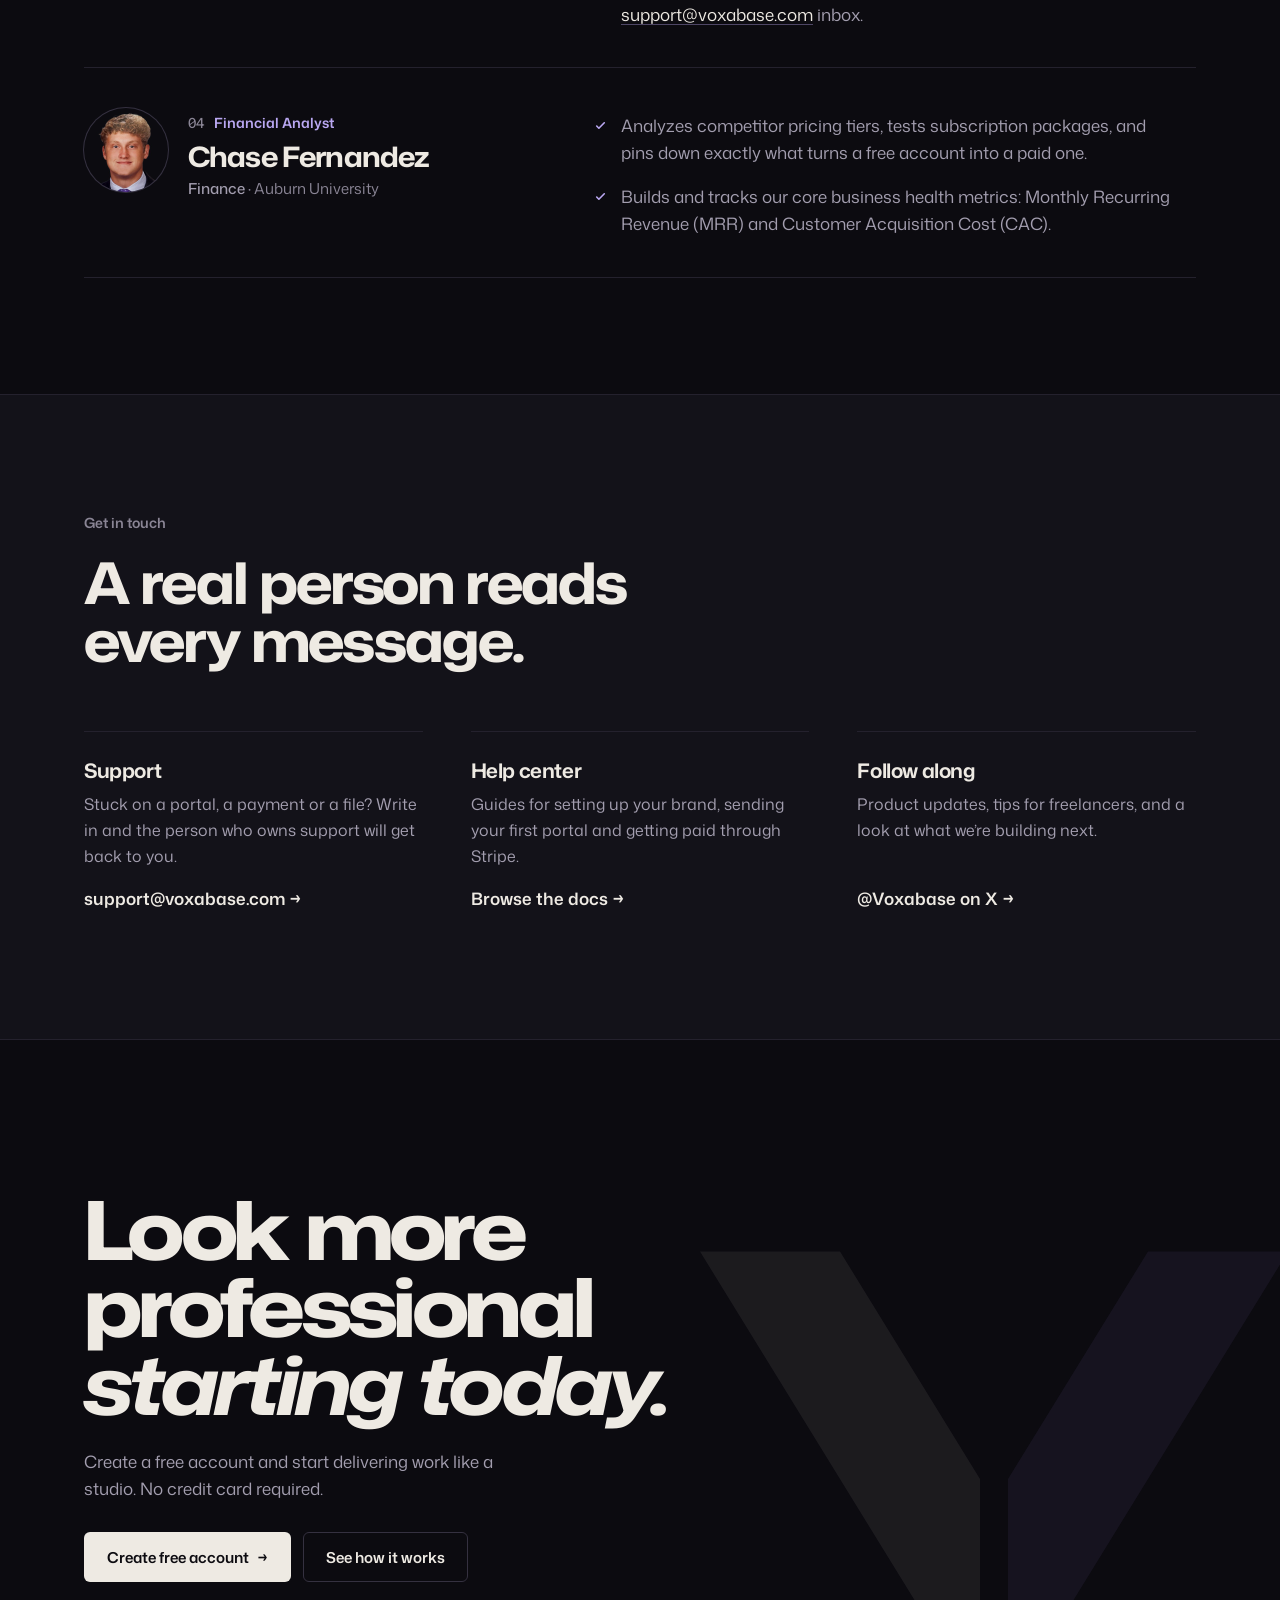
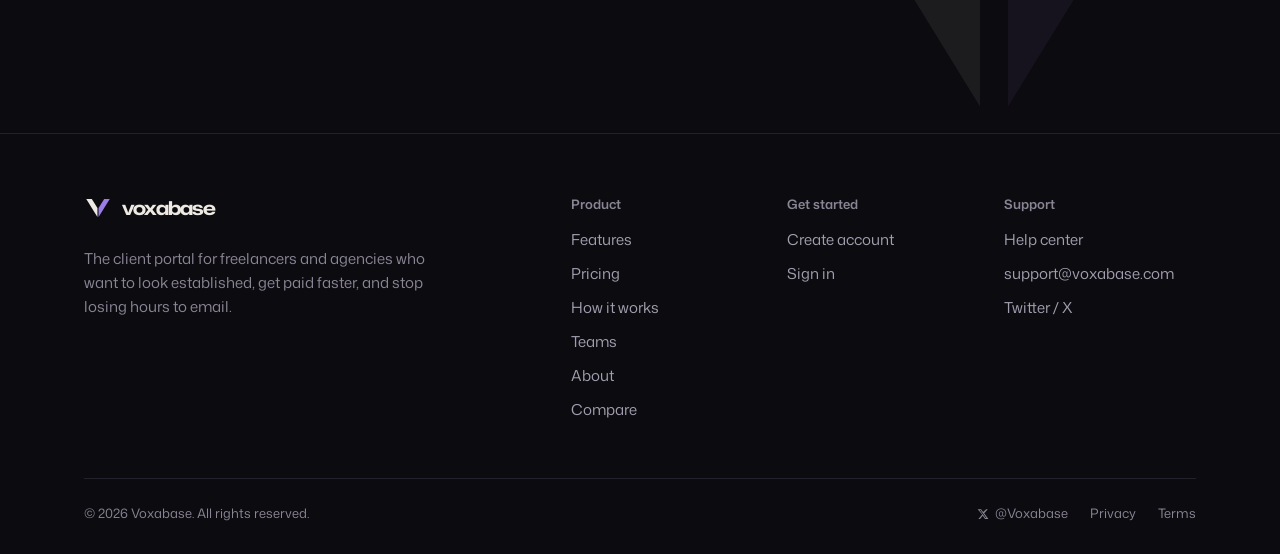
==== commit 42af3d43: "Compare pages: use the same header, footer and menu as the rest of the site The header, footer and m" ====
--- a/about.html
+++ b/about.html
@@ -584,6 +584,7 @@
     <div class="foot-bottom">
       <p>© 2026 Voxabase. All rights reserved.</p>
       <div class="foot-legal">
+        <a href="https://x.com/Voxabase" target="_blank" rel="noopener"><svg viewBox="0 0 24 24" fill="currentColor" aria-hidden="true"><path d="M18.244 2.25h3.308l-7.227 8.26 8.502 11.24H16.17l-4.714-6.231-5.401 6.231H2.747l7.73-8.835L1.254 2.25H8.08l4.253 5.622 5.911-5.622zm-1.161 17.52h1.833L7.084 4.126H5.117z"/></svg>@Voxabase</a>
         <a href="https://app.voxabase.com/privacy">Privacy</a>
         <a href="https://app.voxabase.com/terms">Terms</a>
       </div>
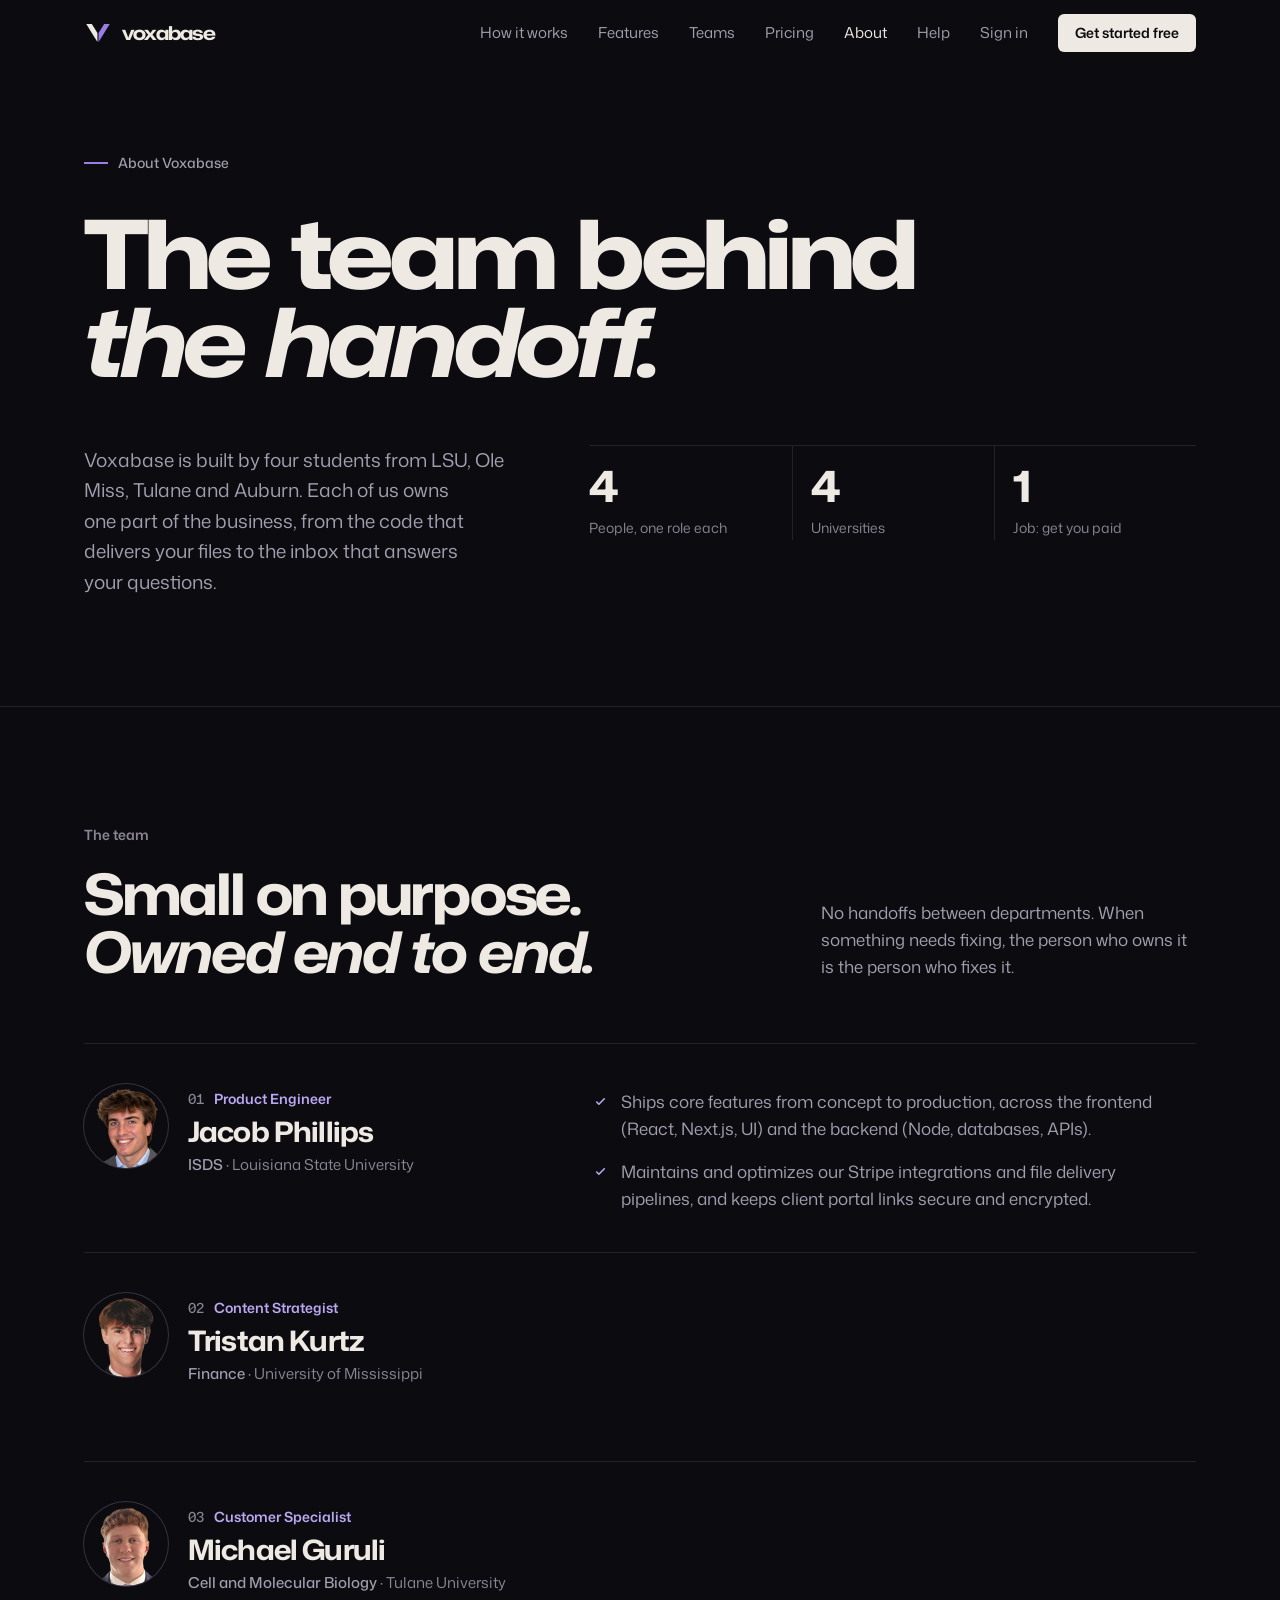
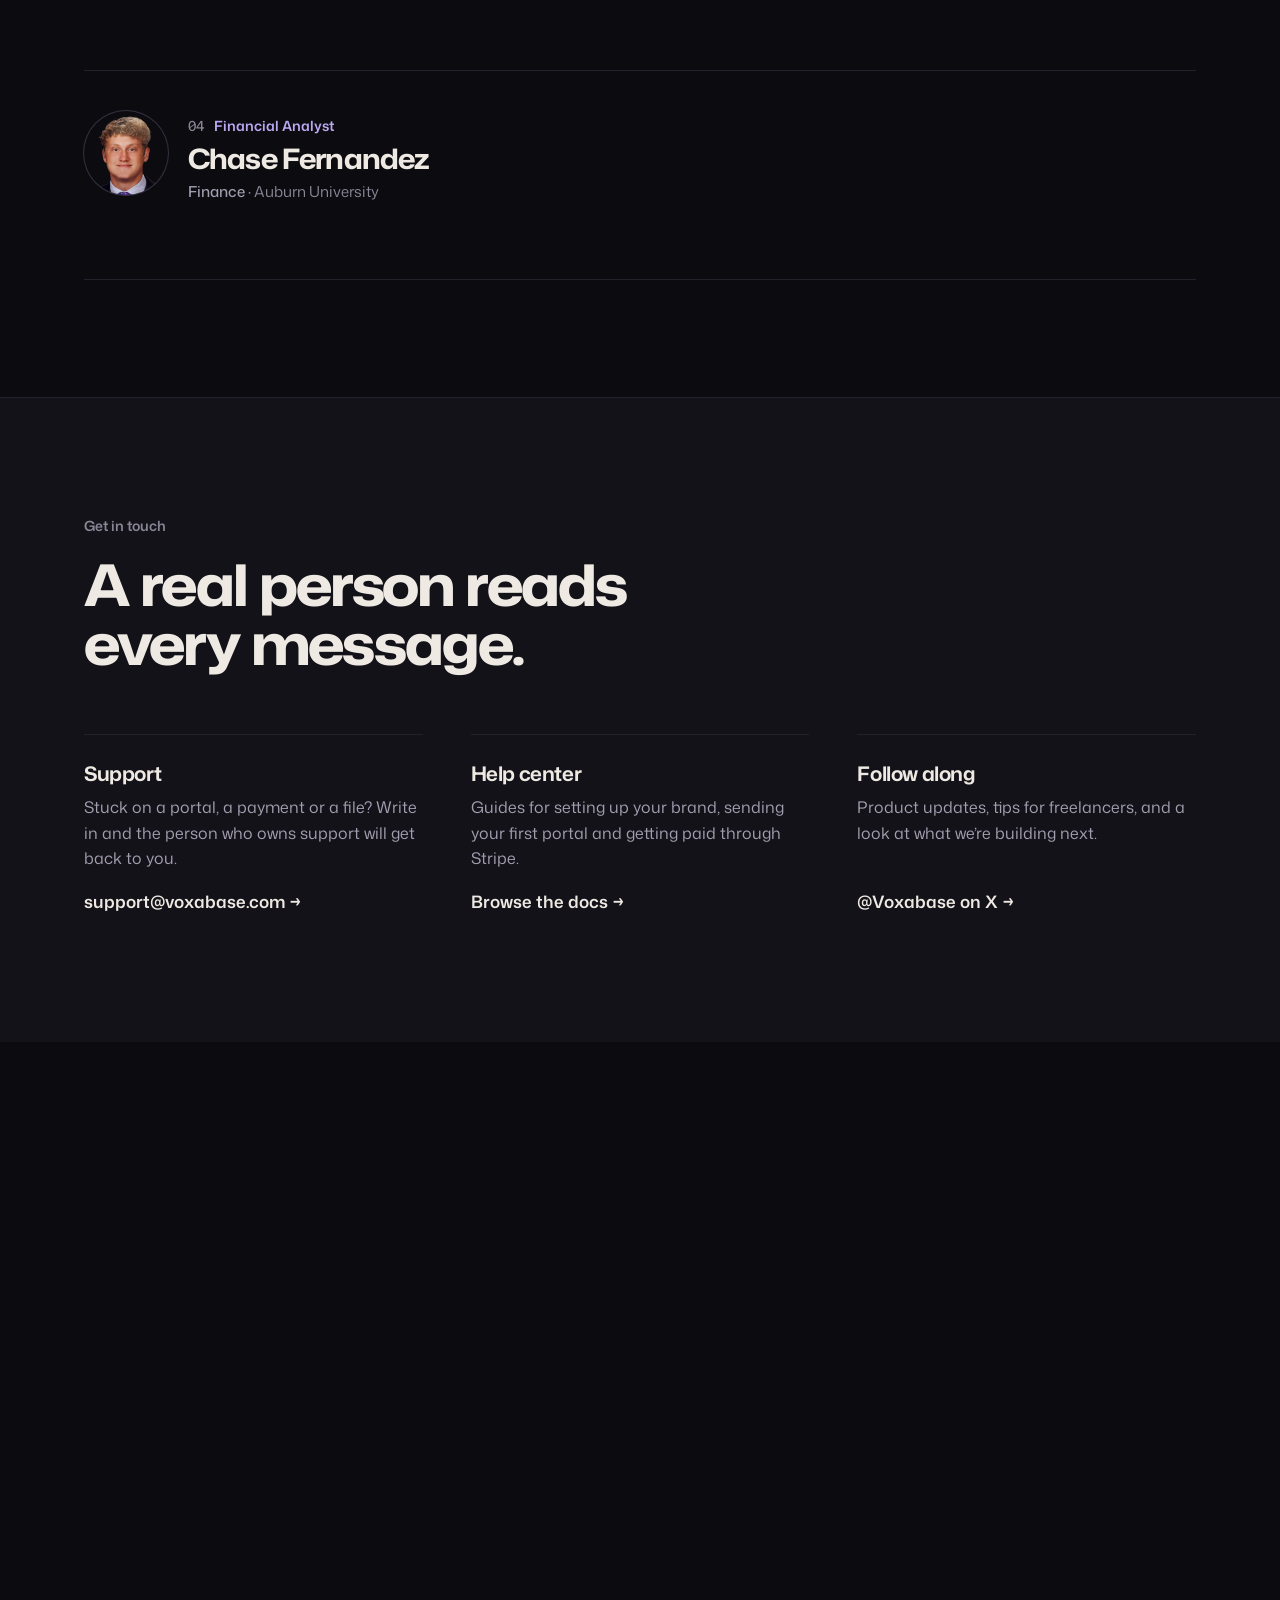
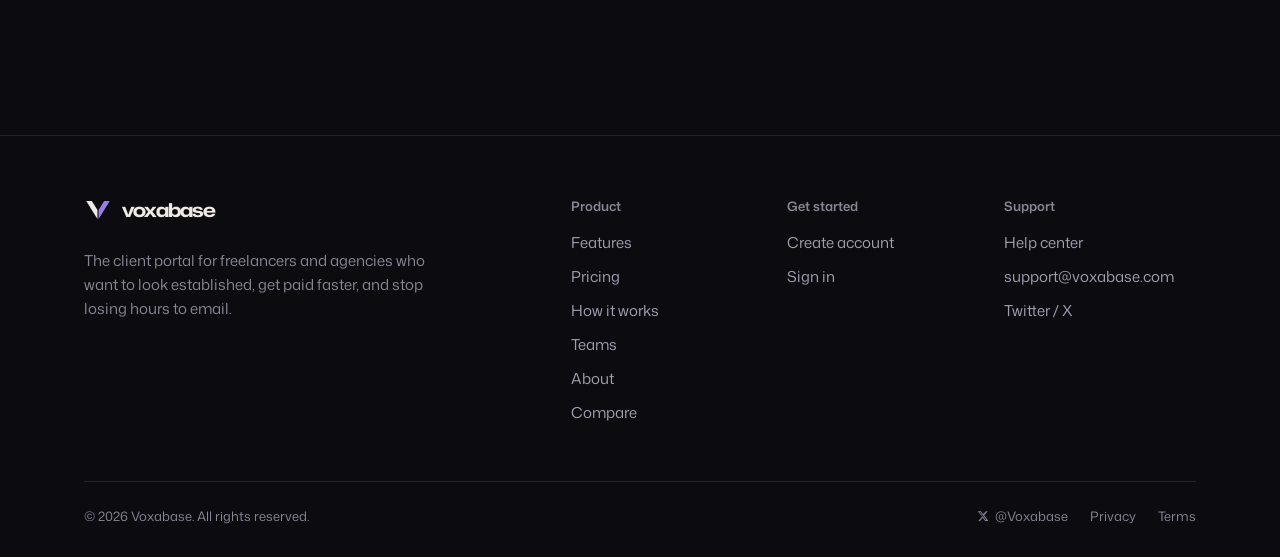
==== commit 0a3fff0b: "Home and About: short violet rule before the hero eyebrow instead of a dot Co-Authored-By: Claude Op" ====
--- a/about.html
+++ b/about.html
@@ -191,7 +191,7 @@
   color: var(--muted);
   margin-bottom: clamp(1.25rem, 0.8rem + 1.6vw, 2.25rem);
 }
-.eyebrow .dot { width: 7px; height: 7px; border-radius: 50%; background: var(--violet-mark); box-shadow: 0 0 0 3px rgba(156, 125, 232, 0.16); }
+.eyebrow .rule { width: 24px; height: 1.5px; flex: none; background: var(--violet-mark); }
 .hero-title {
   font-family: var(--font-display);
   font-weight: 760;
@@ -429,7 +429,7 @@
 <main id="main">
   <section class="hero">
     <div class="wrap">
-      <p class="eyebrow"><span class="dot" aria-hidden="true"></span>About Voxabase</p>
+      <p class="eyebrow"><span class="rule" aria-hidden="true"></span>About Voxabase</p>
       <h1 class="hero-title">
         <span class="line">The team behind</span>
         <span class="line line-em">the handoff.</span>
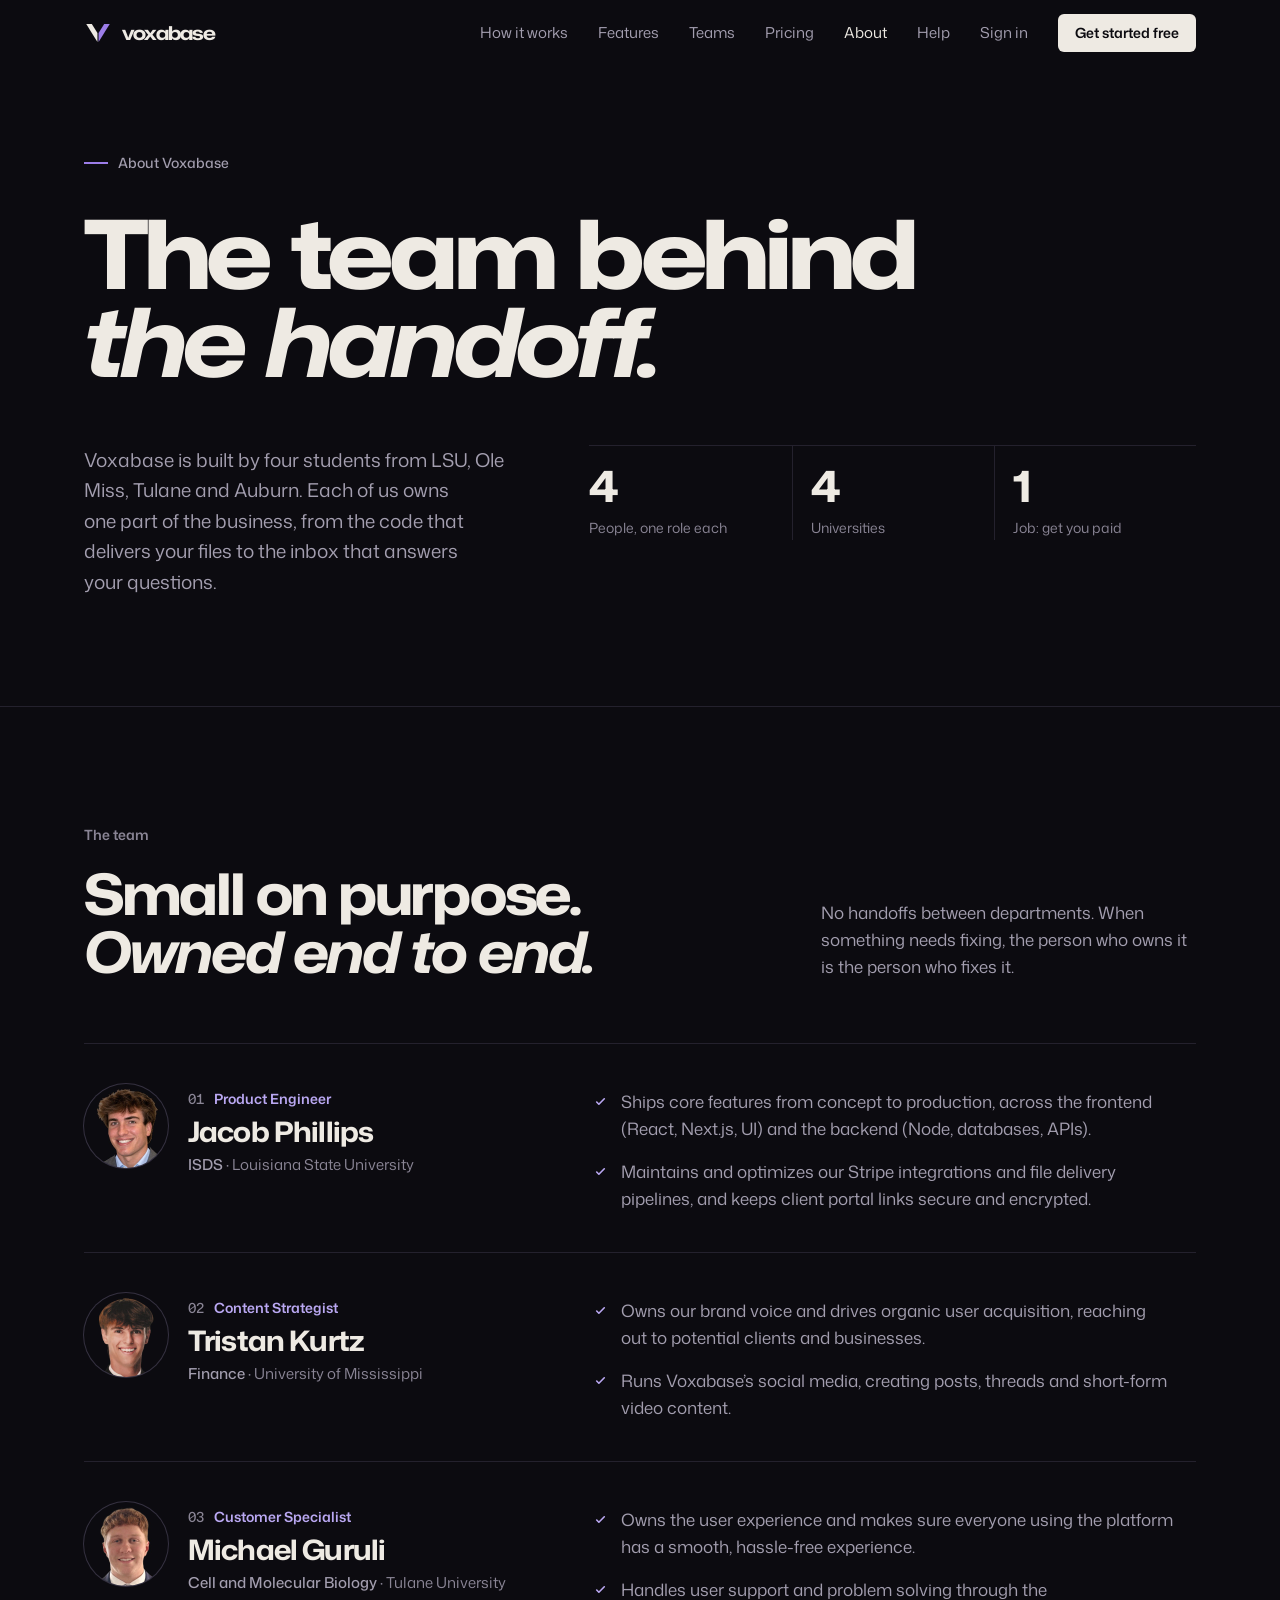
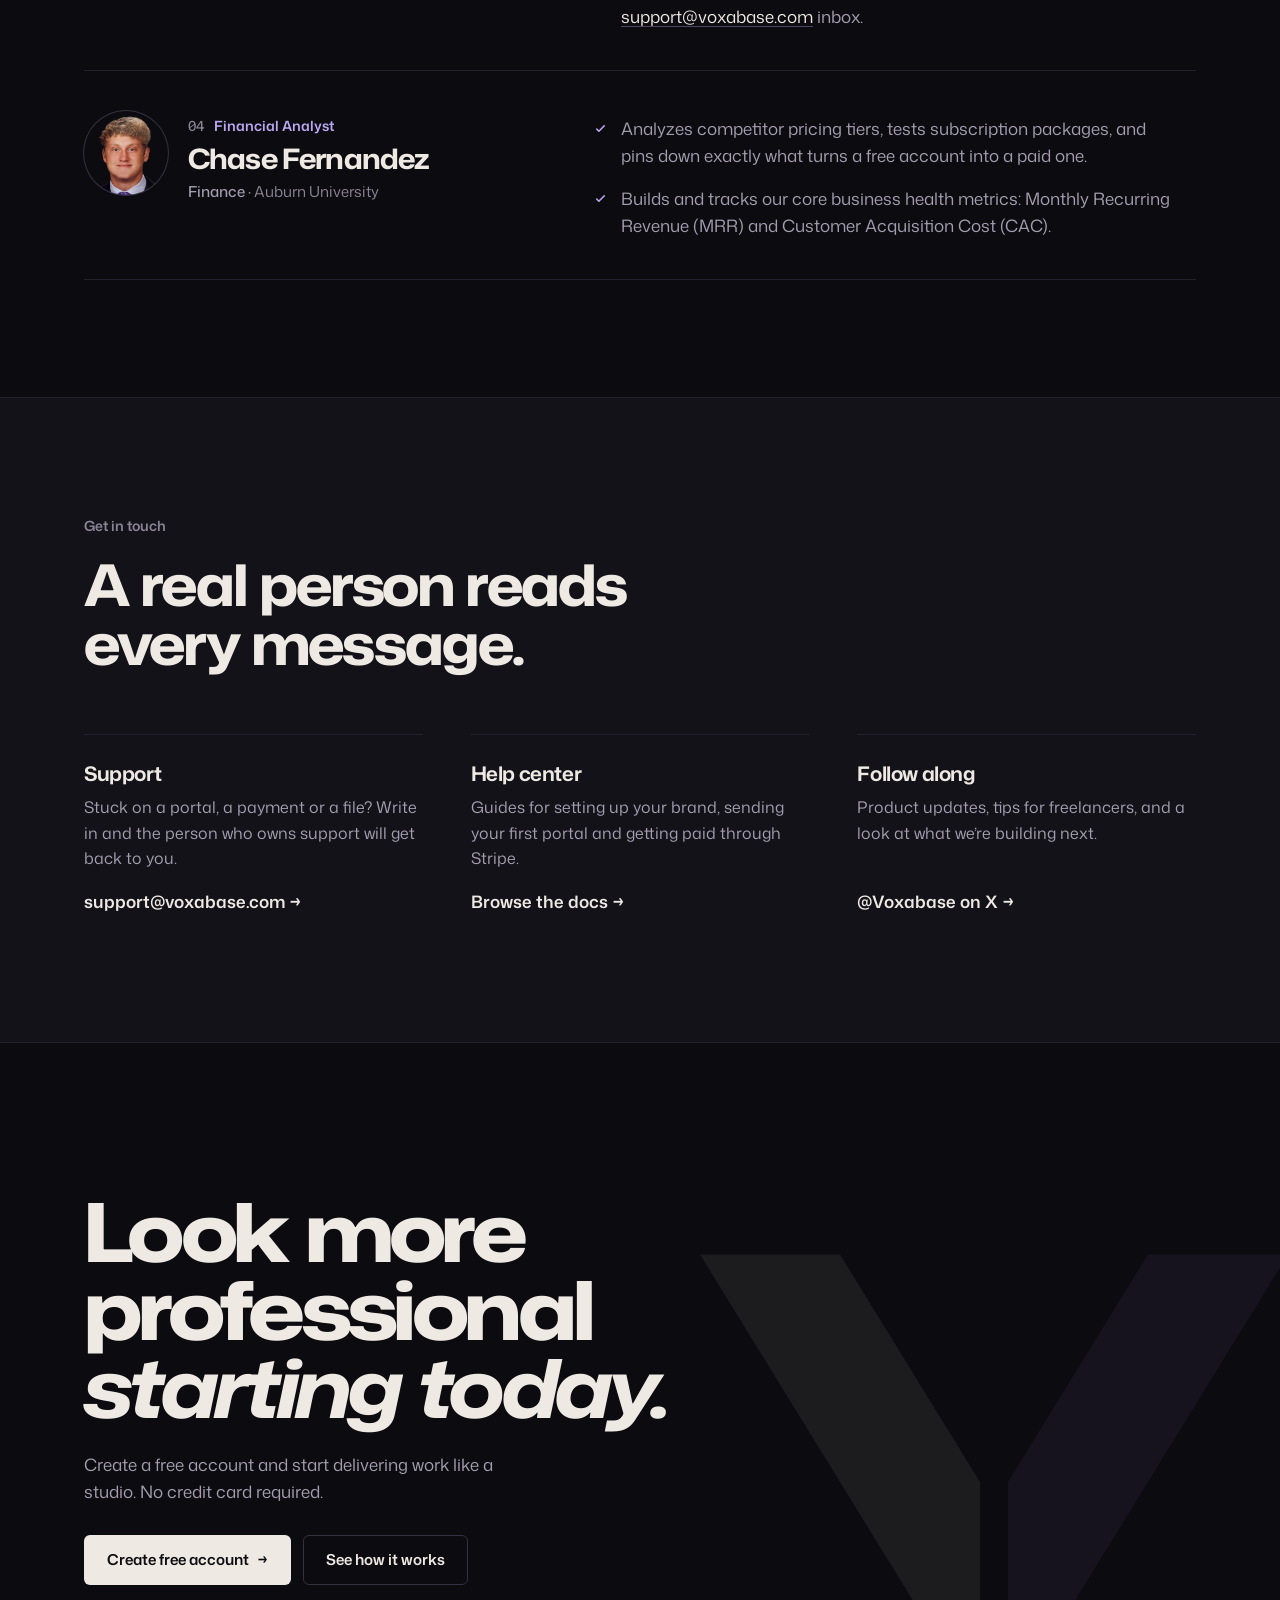
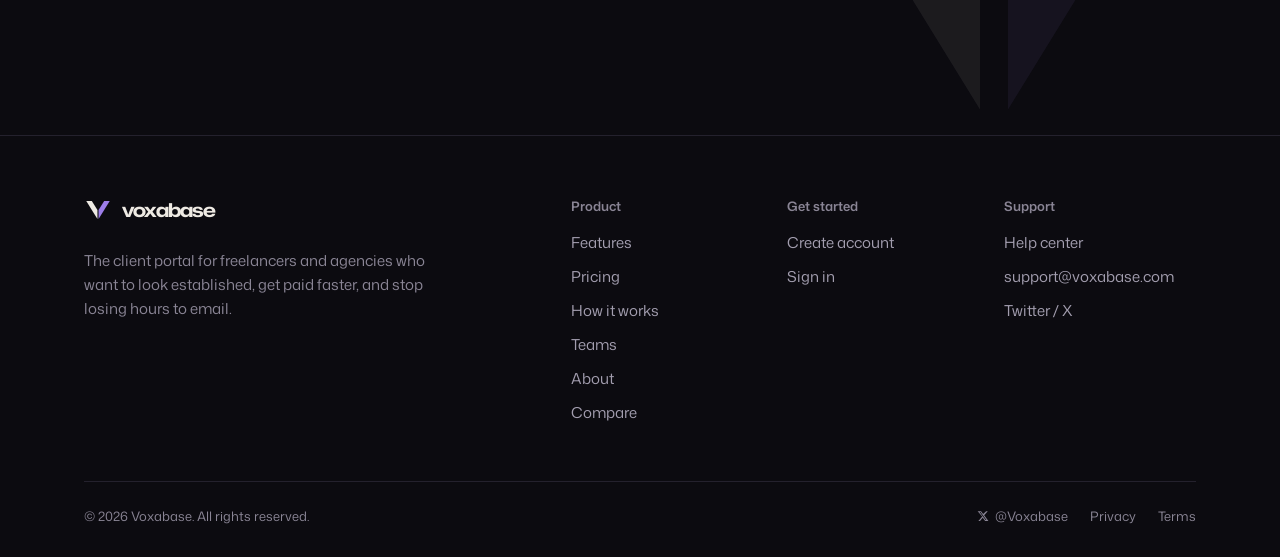
==== commit 655b54a3: "Header: Dashboard button instead of Sign in / Get started free when signed in Co-Authored-By: Claude" ====
--- a/about.html
+++ b/about.html
@@ -611,6 +611,16 @@
   menuBtn.addEventListener('click', function () { setMenu(menu.hidden); });
   menu.addEventListener('click', function (e) { if (e.target.closest('a')) setMenu(false); });
   document.addEventListener('keydown', function (e) { if (e.key === 'Escape' && !menu.hidden) { setMenu(false); menuBtn.focus(); } });
+
+  /* Signed in to the app already (hint cookie set by app.voxabase.com):
+     Sign in goes away and Get started free becomes Dashboard */
+  if (/(?:^|; )vb_signed_in=1(?:;|$)/.test(document.cookie)) {
+    document.querySelectorAll('.nav a[href="https://app.voxabase.com/login"]').forEach(function (a) { a.remove(); });
+    document.querySelectorAll('.nav a.btn[href="https://app.voxabase.com/signup"]').forEach(function (a) {
+      a.href = 'https://app.voxabase.com/dashboard';
+      a.firstChild.textContent = a.querySelector('.arrow') ? 'Dashboard ' : 'Dashboard';
+    });
+  }
 })();
 </script>
 </body>
